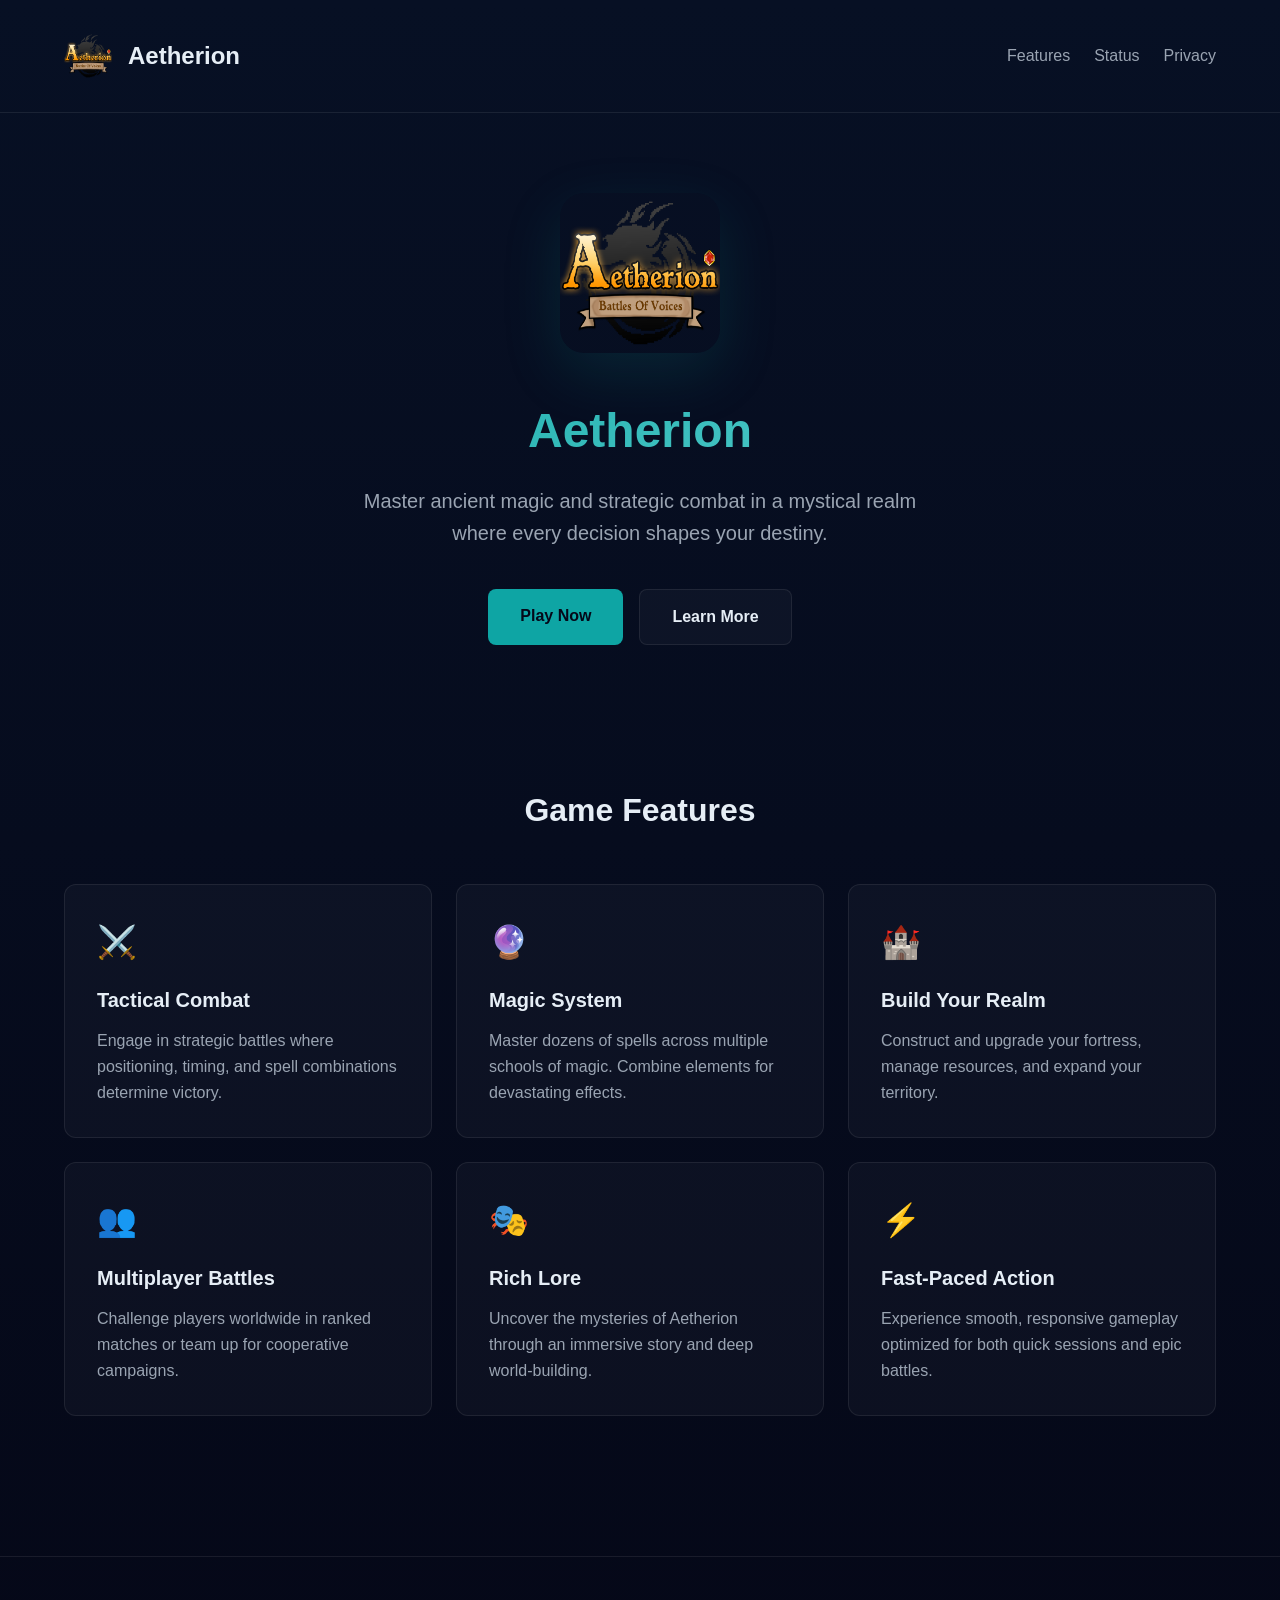
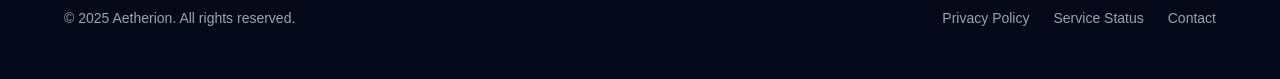
==== index.html @ 08436824 "Update contact email addresses in HTML files Changed all contact and support email addresses in inde" ====
<!doctype html>
<html lang="en">
<head>
  <meta charset="utf-8" />
  <meta name="viewport" content="width=device-width,initial-scale=1" />
  <title>Aetherion — Mystical Strategy Game</title>
  <meta name="description" content="Aetherion - A mystical strategy game where magic meets tactical combat. Build your realm, master ancient spells, and dominate the battlefield.">
  <link rel="icon" type="image/png" href="logo.png">
  <style>
    * { margin: 0; padding: 0; box-sizing: border-box; }
    :root {
      --primary: #0ea5a4;
      --primary-dark: #0c8584;
      --bg-dark: #071024;
      --bg-darker: #050818;
      --card-bg: rgba(255, 255, 255, 0.03);
      --text: #e6eef6;
      --text-muted: #9aa4b2;
      --border: rgba(255, 255, 255, 0.08);
    }
    body {
      font-family: 'Inter', 'Segoe UI', Roboto, Arial, sans-serif;
      background: linear-gradient(180deg, var(--bg-dark), var(--bg-darker));
      color: var(--text);
      min-height: 100vh;
      line-height: 1.6;
    }
    .container { max-width: 1200px; margin: 0 auto; padding: 0 24px; }
    header { padding: 32px 0; border-bottom: 1px solid var(--border); }
    nav { display: flex; justify-content: space-between; align-items: center; }
    .logo-section { display: flex; align-items: center; gap: 16px; }
    .logo { width: 48px; height: 48px; border-radius: 8px; }
    .brand h1 { font-size: 24px; font-weight: 700; color: var(--text); }
    .nav-links { display: flex; gap: 24px; list-style: none; }
    .nav-links a { color: var(--text-muted); text-decoration: none; font-weight: 500; transition: color 0.2s; }
    .nav-links a:hover { color: var(--primary); }
    .hero { text-align: center; padding: 80px 0; }
    .hero-logo { width: 160px; height: 160px; margin: 0 auto 32px; border-radius: 24px; box-shadow: 0 20px 60px rgba(14, 165, 164, 0.15); }
    .hero h2 { font-size: 48px; font-weight: 800; margin-bottom: 16px; background: linear-gradient(135deg, #0ea5a4, #62d4d3); -webkit-background-clip: text; -webkit-text-fill-color: transparent; background-clip: text; }
    .hero .tagline { font-size: 20px; color: var(--text-muted); margin-bottom: 40px; max-width: 600px; margin-left: auto; margin-right: auto; }
    .cta-buttons { display: flex; gap: 16px; justify-content: center; flex-wrap: wrap; }
    .btn { padding: 14px 32px; border-radius: 8px; font-weight: 600; text-decoration: none; transition: all 0.2s; cursor: pointer; border: none; font-size: 16px; }
    .btn-primary { background: var(--primary); color: var(--bg-darker); }
    .btn-primary:hover { background: var(--primary-dark); transform: translateY(-2px); box-shadow: 0 8px 24px rgba(14, 165, 164, 0.3); }
    .btn-secondary { background: var(--card-bg); color: var(--text); border: 1px solid var(--border); }
    .btn-secondary:hover { background: rgba(255, 255, 255, 0.06); border-color: var(--primary); }
    .features { padding: 60px 0; }
    .section-title { text-align: center; font-size: 32px; font-weight: 700; margin-bottom: 48px; }
    .features-grid { display: grid; grid-template-columns: repeat(auto-fit, minmax(280px, 1fr)); gap: 24px; }
    .feature-card { background: var(--card-bg); padding: 32px; border-radius: 12px; border: 1px solid var(--border); transition: all 0.3s; }
    .feature-card:hover { border-color: var(--primary); transform: translateY(-4px); box-shadow: 0 12px 32px rgba(14, 165, 164, 0.1); }
    .feature-icon { font-size: 32px; margin-bottom: 16px; }
    .feature-card h3 { font-size: 20px; margin-bottom: 12px; color: var(--text); }
    .feature-card p { color: var(--text-muted); line-height: 1.6; }
    footer { padding: 48px 0; border-top: 1px solid var(--border); margin-top: 80px; }
    .footer-content { display: flex; justify-content: space-between; align-items: center; flex-wrap: wrap; gap: 24px; }
    .footer-links { display: flex; gap: 24px; list-style: none; }
    .footer-links a { color: var(--text-muted); text-decoration: none; font-size: 14px; }
    .footer-links a:hover { color: var(--primary); }
    .copyright { color: var(--text-muted); font-size: 14px; }
    @media (max-width: 768px) {
      .hero h2 { font-size: 36px; }
      .hero .tagline { font-size: 18px; }
      .nav-links { display: none; }
      .footer-content { flex-direction: column; text-align: center; }
    }
  </style>
</head>
<body>
  <header>
    <div class="container">
      <nav>
        <div class="logo-section">
          <img src="logo.png" alt="Aetherion Logo" class="logo">
          <div class="brand">
            <h1>Aetherion</h1>
          </div>
        </div>
        <ul class="nav-links">
          <li><a href="#features">Features</a></li>
          <li><a href="status.html">Status</a></li>
          <li><a href="privacy.html">Privacy</a></li>
        </ul>
      </nav>
    </div>
  </header>

  <main>
    <section class="hero">
      <div class="container">
        <img src="logo.png" alt="Aetherion" class="hero-logo">
        <h2>Aetherion</h2>
        <p class="tagline">Master ancient magic and strategic combat in a mystical realm where every decision shapes your destiny.</p>
        <div class="cta-buttons">
          <a href="https://dadadadas111.itch.io/aetherion" class="btn btn-primary" target="_blank">Play Now</a>
          <a href="#features" class="btn btn-secondary">Learn More</a>
        </div>
      </div>
    </section>

    <section id="features" class="features">
      <div class="container">
        <h2 class="section-title">Game Features</h2>
        <div class="features-grid">
          <div class="feature-card">
            <div class="feature-icon">⚔️</div>
            <h3>Tactical Combat</h3>
            <p>Engage in strategic battles where positioning, timing, and spell combinations determine victory.</p>
          </div>
          <div class="feature-card">
            <div class="feature-icon">🔮</div>
            <h3>Magic System</h3>
            <p>Master dozens of spells across multiple schools of magic. Combine elements for devastating effects.</p>
          </div>
          <div class="feature-card">
            <div class="feature-icon">🏰</div>
            <h3>Build Your Realm</h3>
            <p>Construct and upgrade your fortress, manage resources, and expand your territory.</p>
          </div>
          <div class="feature-card">
            <div class="feature-icon">👥</div>
            <h3>Multiplayer Battles</h3>
            <p>Challenge players worldwide in ranked matches or team up for cooperative campaigns.</p>
          </div>
          <div class="feature-card">
            <div class="feature-icon">🎭</div>
            <h3>Rich Lore</h3>
            <p>Uncover the mysteries of Aetherion through an immersive story and deep world-building.</p>
          </div>
          <div class="feature-card">
            <div class="feature-icon">⚡</div>
            <h3>Fast-Paced Action</h3>
            <p>Experience smooth, responsive gameplay optimized for both quick sessions and epic battles.</p>
          </div>
        </div>
      </div>
    </section>
  </main>

  <footer>
    <div class="container">
      <div class="footer-content">
        <div class="copyright">
          &copy; 2025 Aetherion. All rights reserved.
        </div>
        <ul class="footer-links">
          <li><a href="privacy.html">Privacy Policy</a></li>
          <li><a href="status.html">Service Status</a></li>
          <li><a href="mailto:aetherion.clashofvoices@dash.id.vn">Contact</a></li>
        </ul>
      </div>
    </div>
  </footer>
</body>
</html>
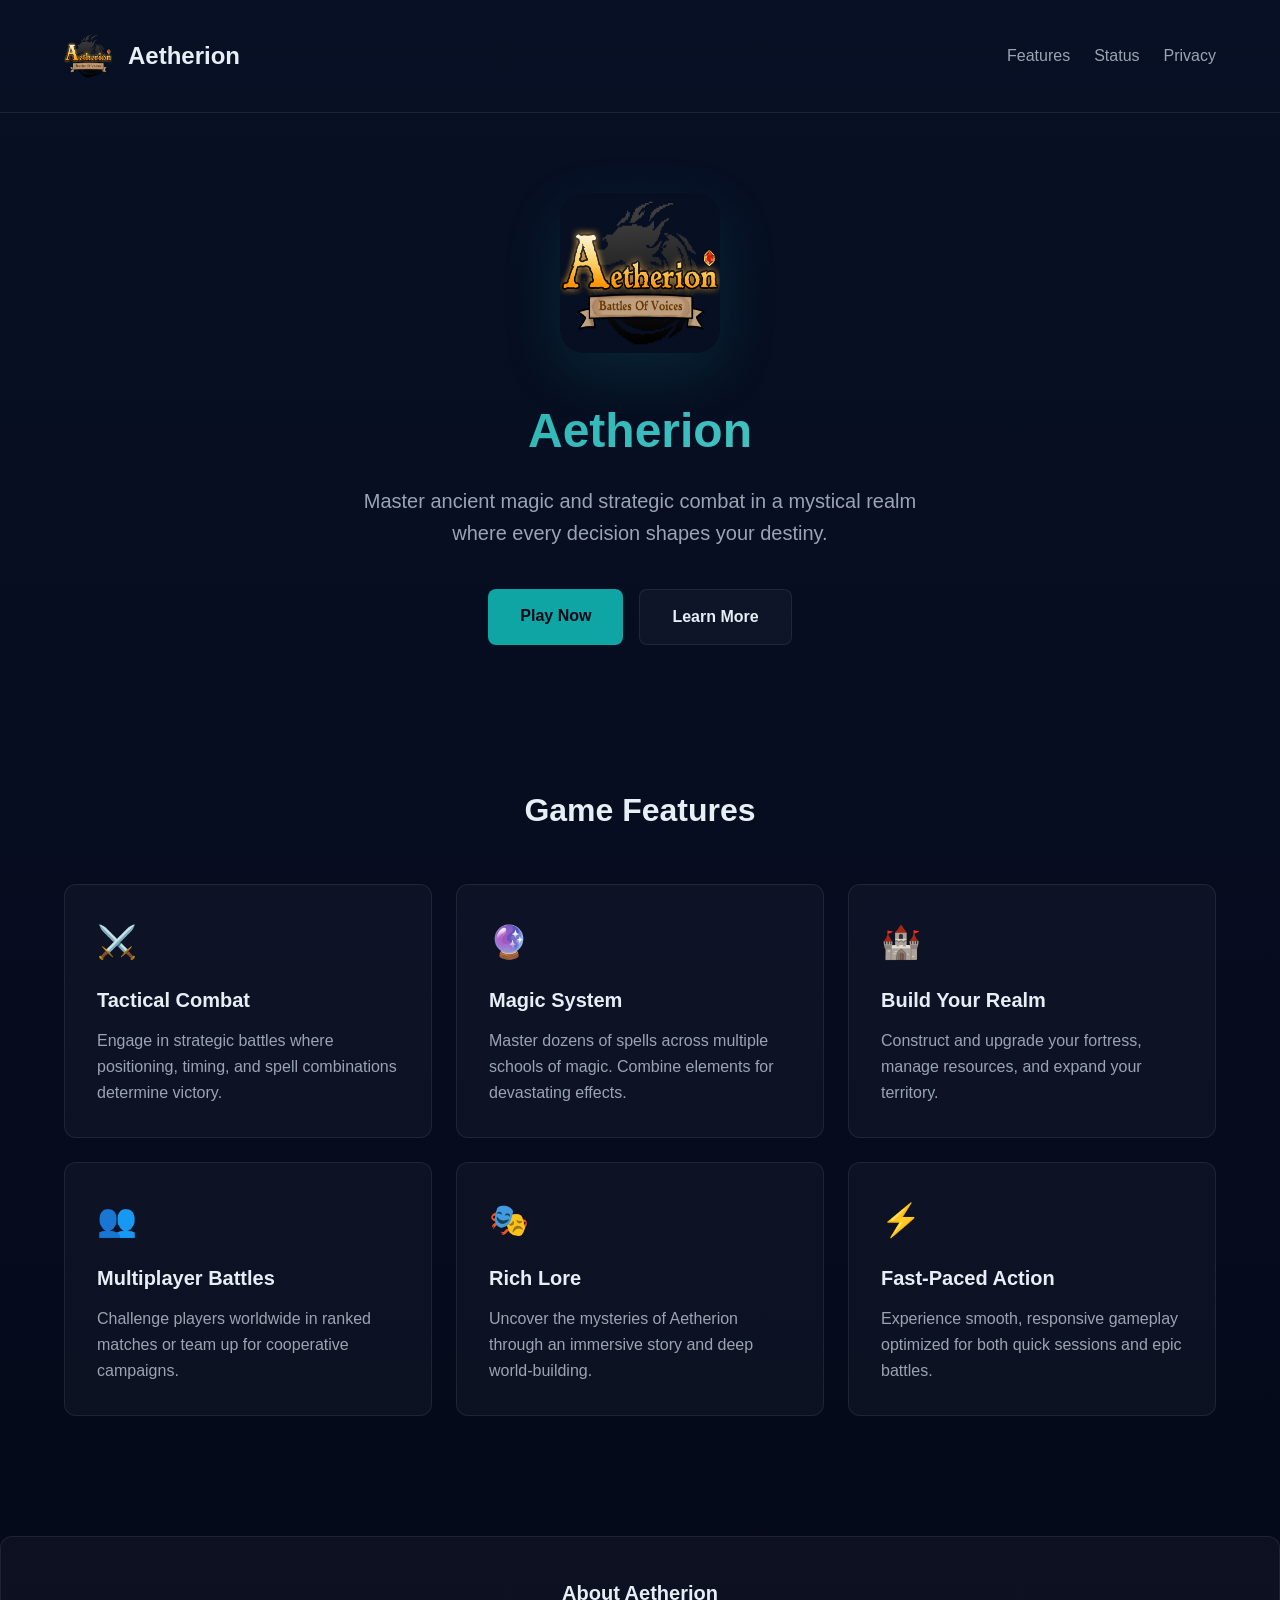
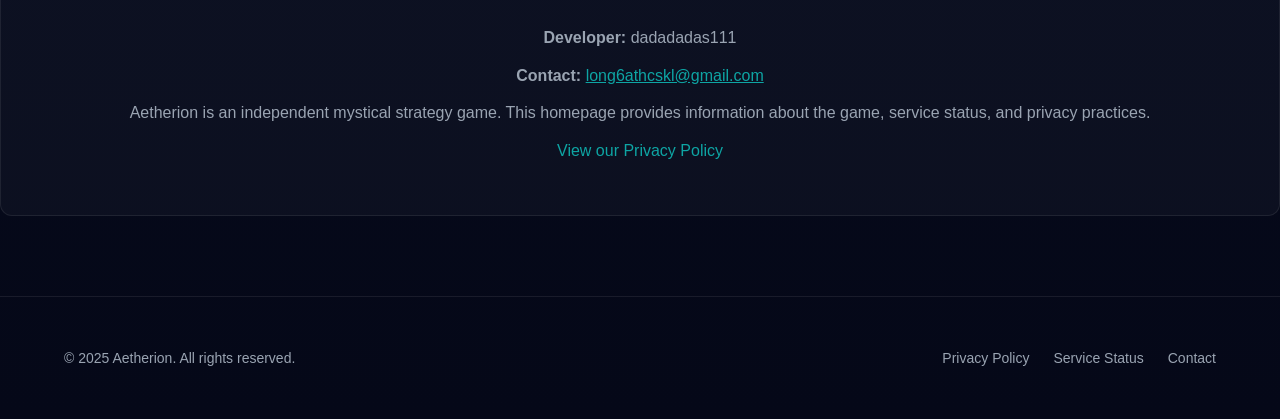
==== commit 4fe26e13: "Update index.html" ====
--- a/index.html
+++ b/index.html
@@ -58,6 +58,9 @@
     .footer-links a { color: var(--text-muted); text-decoration: none; font-size: 14px; }
     .footer-links a:hover { color: var(--primary); }
     .copyright { color: var(--text-muted); font-size: 14px; }
+    .about-section { background: var(--card-bg); padding: 40px; border-radius: 12px; border: 1px solid var(--border); margin: 60px 0; text-align: center; }
+    .about-section h3 { font-size: 20px; margin-bottom: 16px; color: var(--text); }
+    .about-section p { color: var(--text-muted); margin-bottom: 12px; }
     @media (max-width: 768px) {
       .hero h2 { font-size: 36px; }
       .hero .tagline { font-size: 18px; }
@@ -137,6 +140,16 @@
     </section>
   </main>
 
+  <section class="about-section">
+    <div class="container">
+      <h3>About Aetherion</h3>
+      <p><strong>Developer:</strong> dadadadas111</p>
+      <p><strong>Contact:</strong> <a href="mailto:long6athcskl@gmail.com" style="color: var(--primary);">long6athcskl@gmail.com</a></p>
+      <p>Aetherion is an independent mystical strategy game. This homepage provides information about the game, service status, and privacy practices.</p>
+      <p><a href="privacy.html" style="color: var(--primary); text-decoration: none;">View our Privacy Policy</a></p>
+    </div>
+  </section>
+
   <footer>
     <div class="container">
       <div class="footer-content">
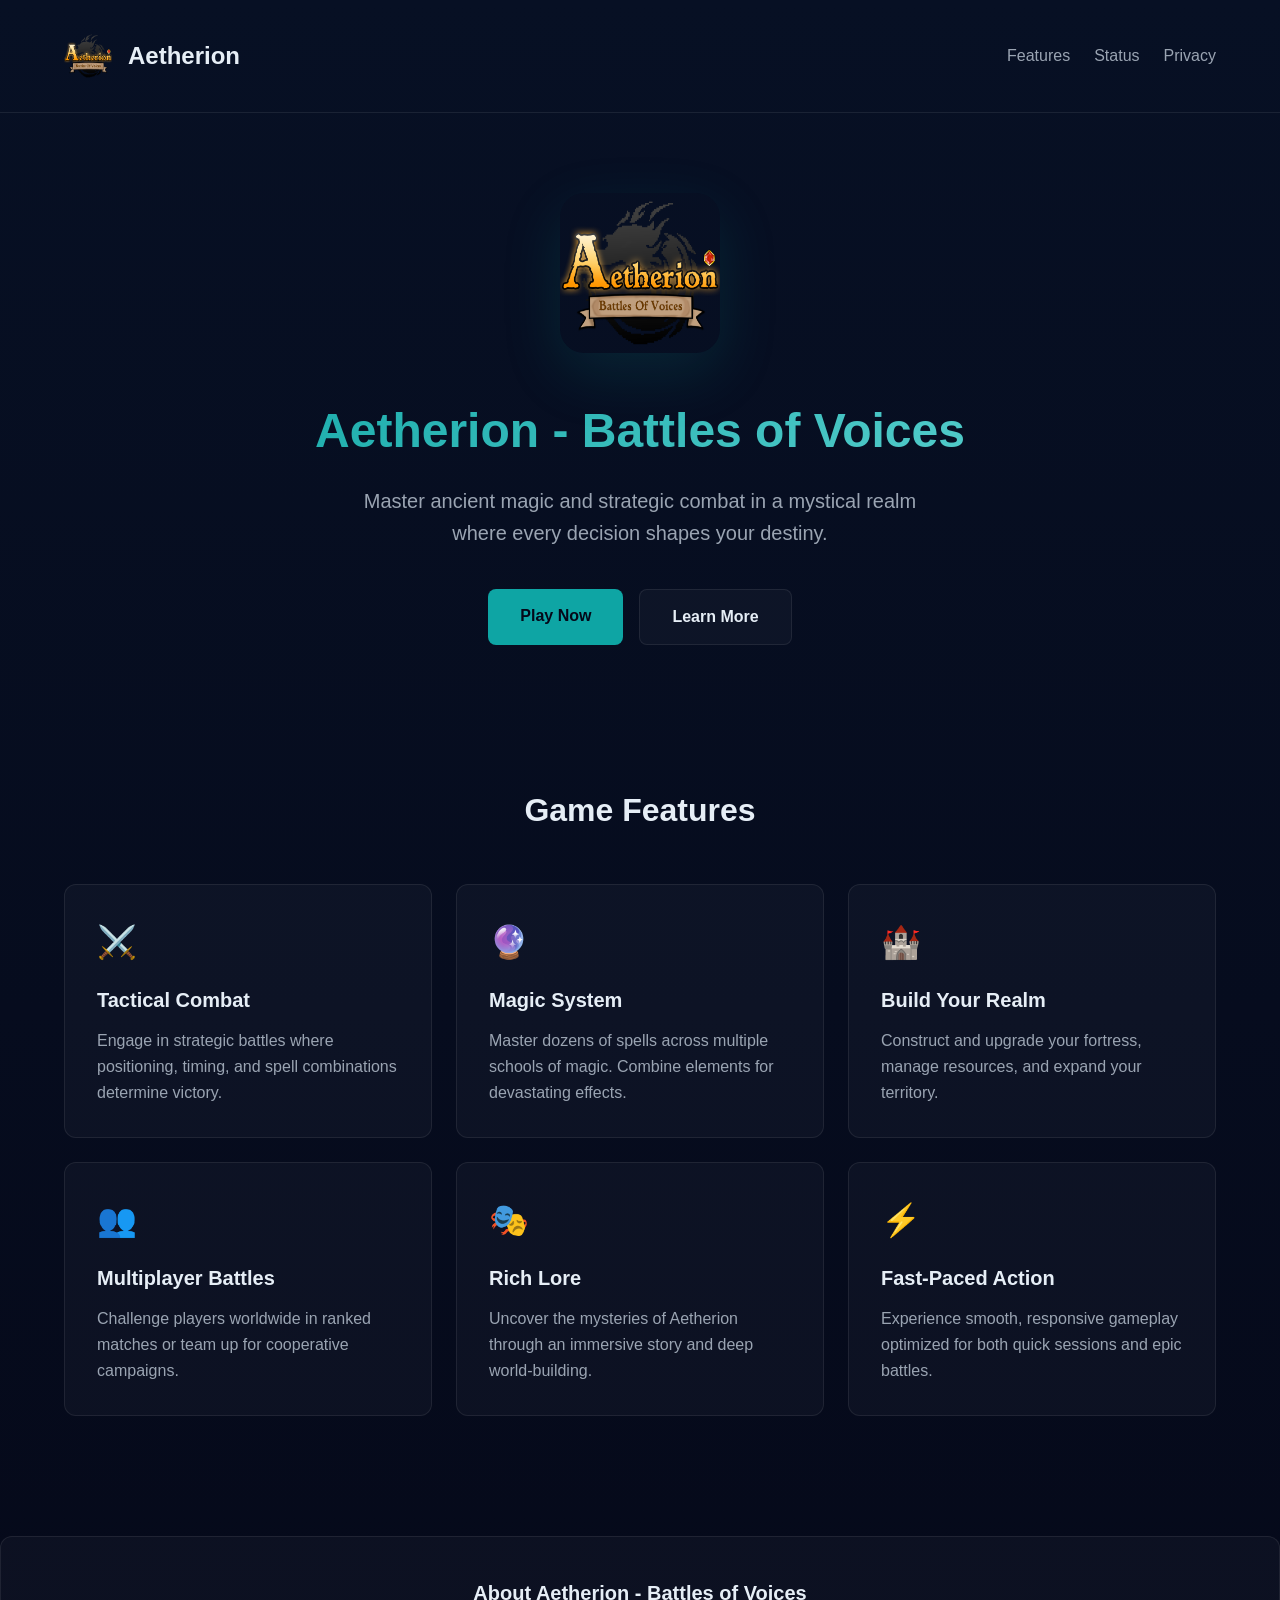
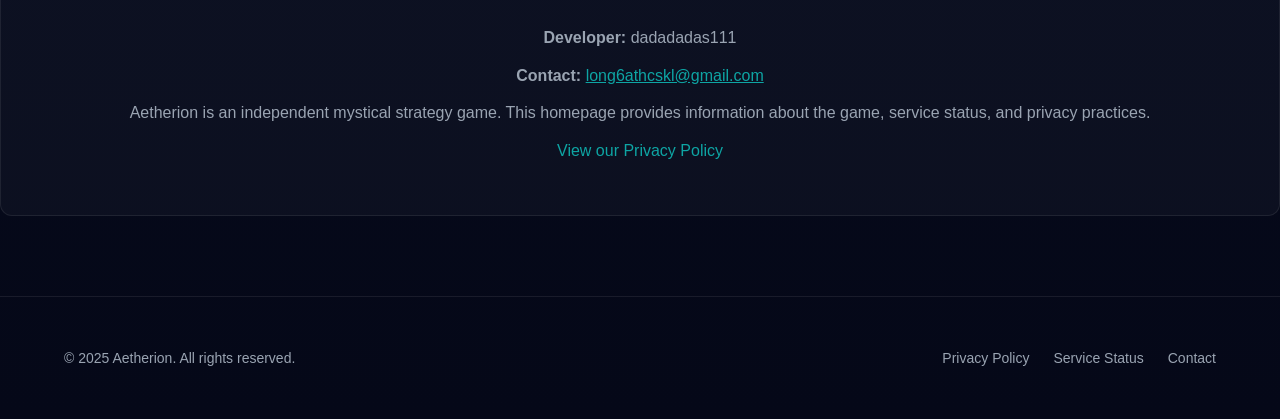
==== commit b0d67730: "fix app name" ====
--- a/index.html
+++ b/index.html
@@ -3,8 +3,8 @@
 <head>
   <meta charset="utf-8" />
   <meta name="viewport" content="width=device-width,initial-scale=1" />
-  <title>Aetherion — Mystical Strategy Game</title>
-  <meta name="description" content="Aetherion - A mystical strategy game where magic meets tactical combat. Build your realm, master ancient spells, and dominate the battlefield.">
+  <title>Aetherion - Battles of Voices</title>
+  <meta name="description" content="Aetherion - Battles of Voices: A mystical strategy game where magic meets tactical combat. Build your realm, master ancient spells, and dominate the battlefield.">
   <link rel="icon" type="image/png" href="logo.png">
   <style>
     * { margin: 0; padding: 0; box-sizing: border-box; }
@@ -92,7 +92,7 @@
     <section class="hero">
       <div class="container">
         <img src="logo.png" alt="Aetherion" class="hero-logo">
-        <h2>Aetherion</h2>
+        <h2>Aetherion - Battles of Voices</h2>
         <p class="tagline">Master ancient magic and strategic combat in a mystical realm where every decision shapes your destiny.</p>
         <div class="cta-buttons">
           <a href="https://dadadadas111.itch.io/aetherion" class="btn btn-primary" target="_blank">Play Now</a>
@@ -142,7 +142,7 @@
 
   <section class="about-section">
     <div class="container">
-      <h3>About Aetherion</h3>
+      <h3>About Aetherion - Battles of Voices</h3>
       <p><strong>Developer:</strong> dadadadas111</p>
       <p><strong>Contact:</strong> <a href="mailto:long6athcskl@gmail.com" style="color: var(--primary);">long6athcskl@gmail.com</a></p>
       <p>Aetherion is an independent mystical strategy game. This homepage provides information about the game, service status, and privacy practices.</p>
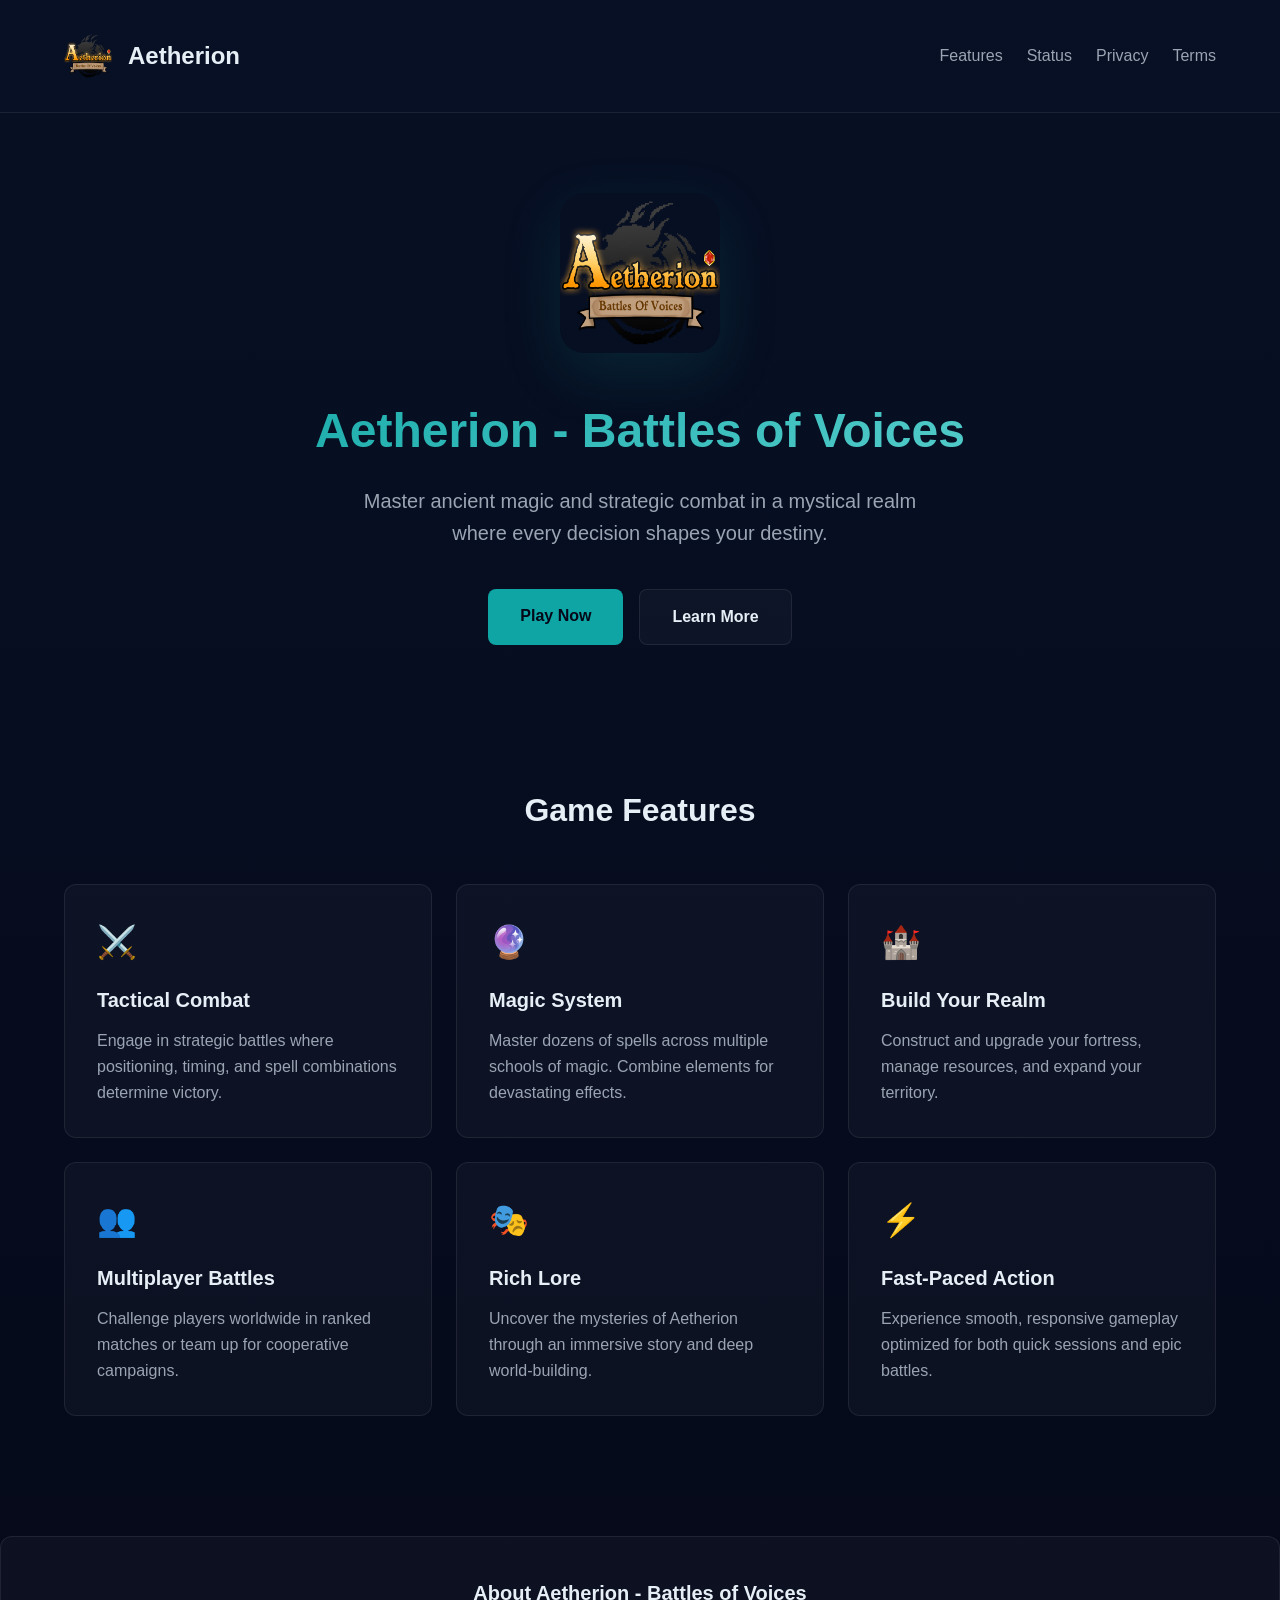
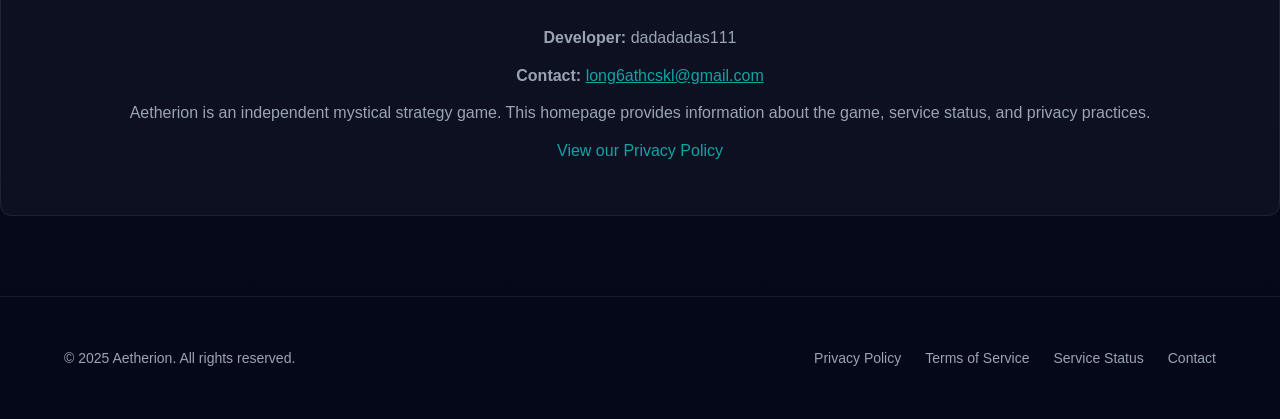
==== commit ecb96b48: "Add Terms of Service page and update navigation Added terms.html with full Terms of Service content." ====
--- a/index.html
+++ b/index.html
@@ -83,6 +83,7 @@
           <li><a href="#features">Features</a></li>
           <li><a href="status.html">Status</a></li>
           <li><a href="privacy.html">Privacy</a></li>
+          <li><a href="terms.html">Terms</a></li>
         </ul>
       </nav>
     </div>
@@ -158,8 +159,9 @@
         </div>
         <ul class="footer-links">
           <li><a href="privacy.html">Privacy Policy</a></li>
+          <li><a href="terms.html">Terms of Service</a></li>
           <li><a href="status.html">Service Status</a></li>
-          <li><a href="mailto:aetherion.clashofvoices@dash.id.vn">Contact</a></li>
+          <li><a href="mailto:long6athcskl@gmail.com">Contact</a></li>
         </ul>
       </div>
     </div>
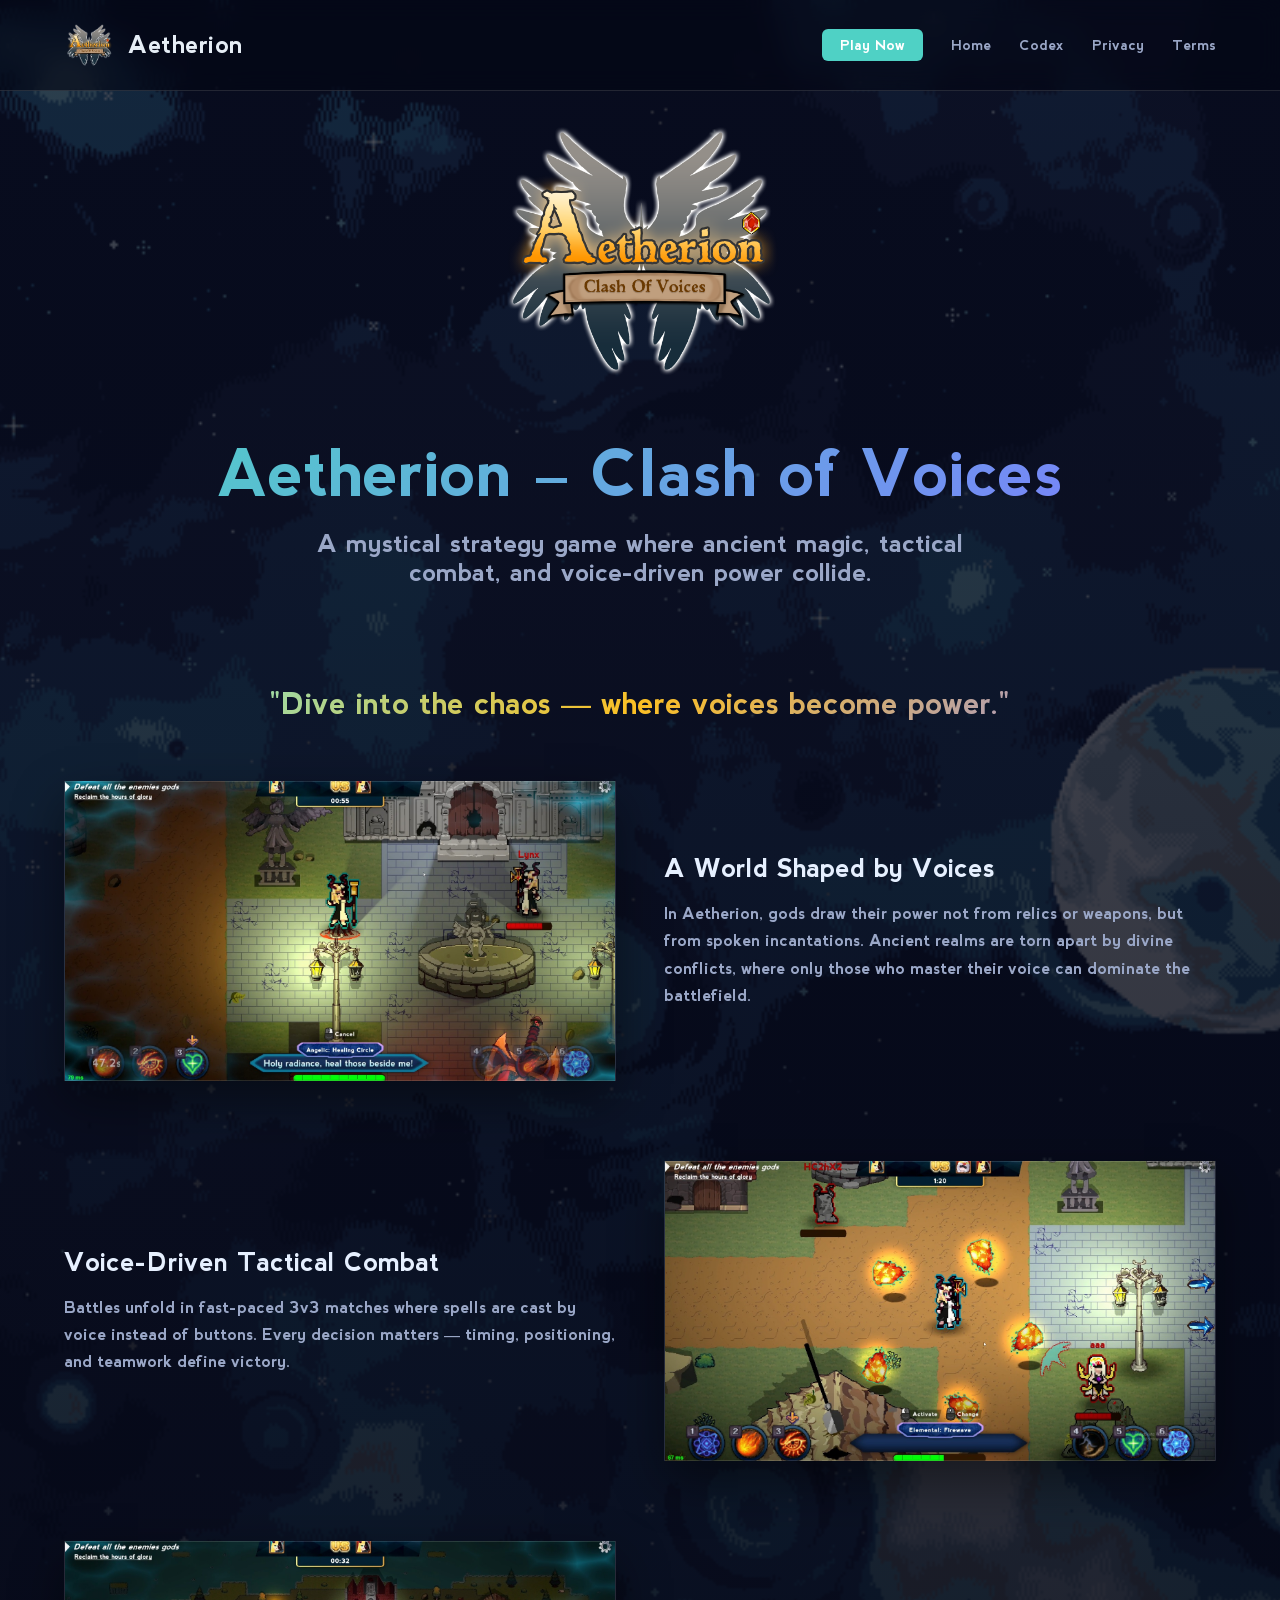
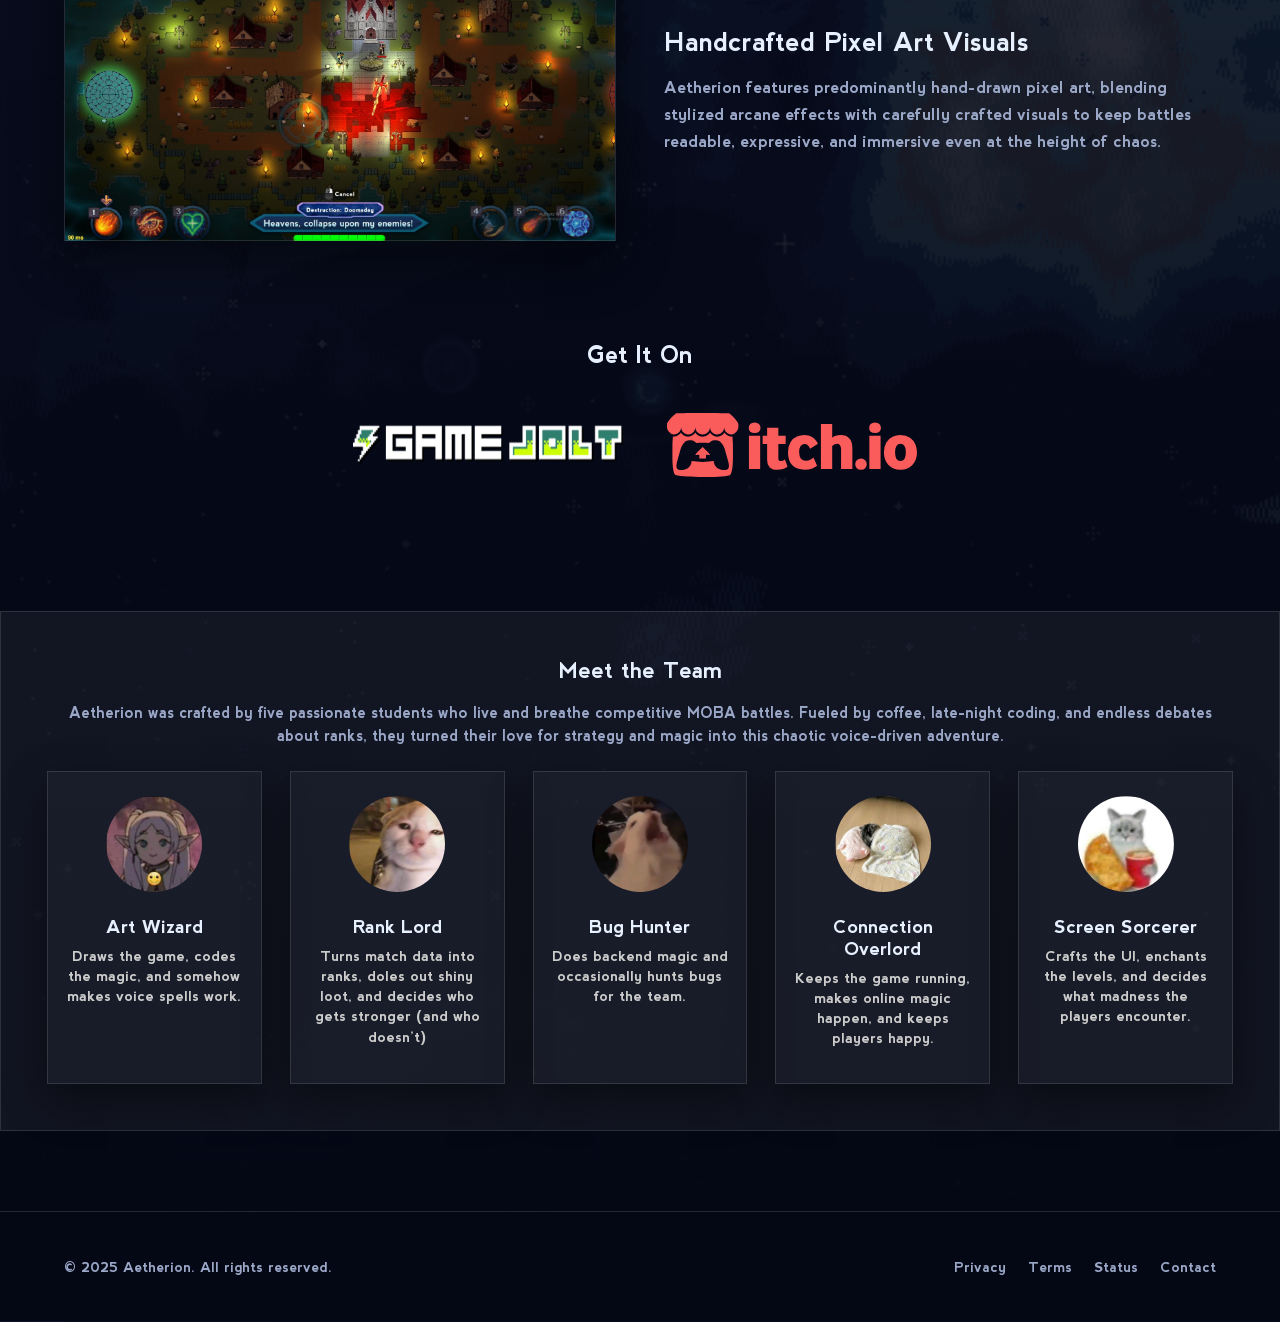
==== commit 3e3dfe50: "add content for web" ====
--- a/index.html
+++ b/index.html
@@ -1,87 +1,345 @@
 <!doctype html>
 <html lang="en">
+
 <head>
   <meta charset="utf-8" />
   <meta name="viewport" content="width=device-width,initial-scale=1" />
   <title>Aetherion - Battles of Voices</title>
-  <meta name="description" content="Aetherion - Battles of Voices: A mystical strategy game where magic meets tactical combat. Build your realm, master ancient spells, and dominate the battlefield.">
-  <link rel="icon" type="image/png" href="logo.png">
+
+  <meta name="description"
+    content="Aetherion - Battles of Voices – A mystical strategy game blending magic, tactics, and multiplayer combat.">
+
+  <link rel="icon" type="image/png" href="images/logo.png">
+  <link rel="stylesheet" href="css/common.css">
+
   <style>
-    * { margin: 0; padding: 0; box-sizing: border-box; }
-    :root {
-      --primary: #0ea5a4;
-      --primary-dark: #0c8584;
-      --bg-dark: #071024;
-      --bg-darker: #050818;
-      --card-bg: rgba(255, 255, 255, 0.03);
-      --text: #e6eef6;
-      --text-muted: #9aa4b2;
-      --border: rgba(255, 255, 255, 0.08);
-    }
-    body {
-      font-family: 'Inter', 'Segoe UI', Roboto, Arial, sans-serif;
-      background: linear-gradient(180deg, var(--bg-dark), var(--bg-darker));
-      color: var(--text);
-      min-height: 100vh;
-      line-height: 1.6;
-    }
-    .container { max-width: 1200px; margin: 0 auto; padding: 0 24px; }
-    header { padding: 32px 0; border-bottom: 1px solid var(--border); }
-    nav { display: flex; justify-content: space-between; align-items: center; }
-    .logo-section { display: flex; align-items: center; gap: 16px; }
-    .logo { width: 48px; height: 48px; border-radius: 8px; }
-    .brand h1 { font-size: 24px; font-weight: 700; color: var(--text); }
-    .nav-links { display: flex; gap: 24px; list-style: none; }
-    .nav-links a { color: var(--text-muted); text-decoration: none; font-weight: 500; transition: color 0.2s; }
-    .nav-links a:hover { color: var(--primary); }
-    .hero { text-align: center; padding: 80px 0; }
-    .hero-logo { width: 160px; height: 160px; margin: 0 auto 32px; border-radius: 24px; box-shadow: 0 20px 60px rgba(14, 165, 164, 0.15); }
-    .hero h2 { font-size: 48px; font-weight: 800; margin-bottom: 16px; background: linear-gradient(135deg, #0ea5a4, #62d4d3); -webkit-background-clip: text; -webkit-text-fill-color: transparent; background-clip: text; }
-    .hero .tagline { font-size: 20px; color: var(--text-muted); margin-bottom: 40px; max-width: 600px; margin-left: auto; margin-right: auto; }
-    .cta-buttons { display: flex; gap: 16px; justify-content: center; flex-wrap: wrap; }
-    .btn { padding: 14px 32px; border-radius: 8px; font-weight: 600; text-decoration: none; transition: all 0.2s; cursor: pointer; border: none; font-size: 16px; }
-    .btn-primary { background: var(--primary); color: var(--bg-darker); }
-    .btn-primary:hover { background: var(--primary-dark); transform: translateY(-2px); box-shadow: 0 8px 24px rgba(14, 165, 164, 0.3); }
-    .btn-secondary { background: var(--card-bg); color: var(--text); border: 1px solid var(--border); }
-    .btn-secondary:hover { background: rgba(255, 255, 255, 0.06); border-color: var(--primary); }
-    .features { padding: 60px 0; }
-    .section-title { text-align: center; font-size: 32px; font-weight: 700; margin-bottom: 48px; }
-    .features-grid { display: grid; grid-template-columns: repeat(auto-fit, minmax(280px, 1fr)); gap: 24px; }
-    .feature-card { background: var(--card-bg); padding: 32px; border-radius: 12px; border: 1px solid var(--border); transition: all 0.3s; }
-    .feature-card:hover { border-color: var(--primary); transform: translateY(-4px); box-shadow: 0 12px 32px rgba(14, 165, 164, 0.1); }
-    .feature-icon { font-size: 32px; margin-bottom: 16px; }
-    .feature-card h3 { font-size: 20px; margin-bottom: 12px; color: var(--text); }
-    .feature-card p { color: var(--text-muted); line-height: 1.6; }
-    footer { padding: 48px 0; border-top: 1px solid var(--border); margin-top: 80px; }
-    .footer-content { display: flex; justify-content: space-between; align-items: center; flex-wrap: wrap; gap: 24px; }
-    .footer-links { display: flex; gap: 24px; list-style: none; }
-    .footer-links a { color: var(--text-muted); text-decoration: none; font-size: 14px; }
-    .footer-links a:hover { color: var(--primary); }
-    .copyright { color: var(--text-muted); font-size: 14px; }
-    .about-section { background: var(--card-bg); padding: 40px; border-radius: 12px; border: 1px solid var(--border); margin: 60px 0; text-align: center; }
-    .about-section h3 { font-size: 20px; margin-bottom: 16px; color: var(--text); }
-    .about-section p { color: var(--text-muted); margin-bottom: 12px; }
+    .play-now-btn {
+      padding: 8px 18px;
+      background: var(--primary);
+      border-radius: 6px;
+      font-weight: 700;
+      transition: 0.2s;
+    }
+
+    .nav-links a.play-now-btn {
+      color: #ffffff;
+    }
+
+    .play-now-btn:hover {
+      background: var(--primary-strong);
+    }
+
+
+    /* ================= HERO ================= */
+    .hero {
+      padding: 10px 0 0;
+      text-align: center;
+    }
+
+    .hero-logo {
+      width: 300px;
+      height: 300px;
+      border-radius: 28px;
+      margin-bottom: 32px;
+    }
+
+    .hero h2 {
+      font-size: clamp(36px, 5vw, 70px);
+      font-weight: 900;
+      margin-bottom: 18px;
+      background: linear-gradient(135deg, #4fd1c5, #7c7cff);
+      -webkit-background-clip: text;
+      -webkit-text-fill-color: transparent;
+    }
+
+    .tagline {
+      max-width: 680px;
+      margin: 0 auto 42px;
+      font-size: 25px;
+      color: var(--text-muted);
+    }
+
+    /* ================= INTRODUCTION ================= */
+
+
+    .intro-section {
+      margin: 100px auto;
+      max-width: 1200px;
+      padding: 0 24px;
+    }
+
+    .intro-title {
+      font-size: clamp(28px, 4vw, 30px);
+      font-weight: 900;
+      text-align: center;
+      margin-bottom: 60px;
+
+      background: linear-gradient(135deg,
+          #6ee7e7,
+          #fbbf24,
+          #8b8cff);
+
+      -webkit-background-clip: text;
+      -webkit-text-fill-color: transparent;
+    }
+
+    .intro-block {
+      display: grid;
+      grid-template-columns: 1fr 1fr;
+      gap: 48px;
+      align-items: center;
+      margin-bottom: 80px;
+    }
+
+    .intro-block.reverse {
+      direction: rtl;
+    }
+
+    .intro-block.reverse>* {
+      direction: ltr;
+    }
+
+    .intro-image {
+      height: 300px;
+      /* border-radius: 18px; */
+      background-size: cover;
+      background-position: center;
+      background-repeat: no-repeat;
+
+      border: 1px solid var(--border);
+      box-shadow: 0 20px 48px rgba(0, 0, 0, 0.45);
+    }
+
+    .intro-content h3 {
+      font-size: 26px;
+      margin-bottom: 16px;
+    }
+
+    .intro-content p {
+      font-size: 16px;
+      color: var(--text-muted);
+      line-height: 1.7;
+    }
+
+    .intro-image.story {
+      background-image: url("images/thumbnail_1.jpeg");
+    }
+
+    .intro-image.gameplay {
+      background-image: url("images/thumbnail_2.jpeg");
+    }
+
+    .intro-image.visual {
+      background-image: url("images/thumbnail_3.jpeg");
+    }
+
+    /* ================= DOWNLOADS ================= */
+
+    .download-section {
+      margin: 90px auto;
+      text-align: center;
+    }
+
+    #download-section {
+      scroll-margin-top: 250px;
+    }
+
+    .download-section h3 {
+      font-size: 26px;
+      font-weight: 800;
+      margin-bottom: 36px;
+    }
+
+    .download-links {
+      display: flex;
+      justify-content: center;
+      gap: 36px;
+      flex-wrap: wrap;
+    }
+
+    .store-link {
+      padding: 26px 34px;
+      transition: all 0.25s ease;
+    }
+
+    .store-link img {
+      height: 100px;
+      width: 200px;
+      display: block;
+    }
+
+    /* ================= ABOUT ================= */
+    .about-section {
+      margin: 80px auto;
+      padding: 46px;
+      max-width: 1400px;
+      width: 100%;
+      text-align: center;
+      background: var(--card-bg);
+      border: 1px solid var(--border);
+    }
+
+    .about-section h3 {
+      font-size: 22px;
+      margin-bottom: 18px;
+    }
+
+    .about-section p {
+      color: var(--text-muted);
+      margin-bottom: 10px;
+      font-size: 15px;
+    }
+
+    .team-grid {
+      display: grid;
+      grid-template-columns: repeat(5, 1fr);
+      gap: 28px;
+      margin-top: 24px;
+    }
+
+    .team-member {
+      text-align: center;
+      padding: 24px 18px;
+      background: rgba(255, 255, 255, 0.03);
+      border: 1px solid var(--border);
+      box-shadow: 0 16px 40px rgba(0, 0, 0, 0.45);
+    }
+
+    .team-member img {
+      width: 96px;
+      height: 96px;
+      border-radius: 50%;
+      object-fit: cover;
+      margin-bottom: 14px;
+    }
+
+    .team-member h4 {
+      margin: 6px 0 8px;
+      font-size: 1.15rem;
+    }
+
+    .team-member p {
+      font-size: 0.9rem;
+      line-height: 1.4;
+      color: #ccc;
+    }
+
+    .team-description {
+      color: var(--text-muted);
+      font-size: 0.95rem;
+      margin-bottom: 24px;
+      line-height: 1.5;
+    }
+
+    /* ================= FOOTER ================= */
+    footer {
+      border-top: 1px solid var(--border);
+      padding: 46px 0;
+    }
+
+    .footer-content {
+      display: flex;
+      justify-content: space-between;
+      gap: 24px;
+      flex-wrap: wrap;
+      align-items: center;
+    }
+
+    .footer-links {
+      display: flex;
+      gap: 22px;
+      list-style: none;
+    }
+
+    .footer-links a {
+      font-size: 14px;
+      color: var(--text-muted);
+    }
+
+    .footer-links a:hover {
+      color: var(--primary);
+    }
+
+    .copyright {
+      font-size: 14px;
+      color: var(--text-muted);
+    }
+
+    /* ================= RESPONSIVE ================= */
     @media (max-width: 768px) {
-      .hero h2 { font-size: 36px; }
-      .hero .tagline { font-size: 18px; }
-      .nav-links { display: none; }
-      .footer-content { flex-direction: column; text-align: center; }
+      .nav-links {
+        display: none;
+      }
+
+      .hero {
+        padding: 90px 0 70px;
+      }
+
+      .hero-logo {
+        width: 140px;
+        height: 140px;
+      }
+
+      .intro-block {
+        grid-template-columns: 1fr;
+        gap: 30px;
+      }
+
+      .intro-block.reverse {
+        direction: ltr;
+      }
+
+      .intro-image {
+        height: 220px;
+      }
+
+      .team-grid {
+        grid-template-columns: repeat(1, 1fr);
+        gap: 20px;
+      }
+
+      .hero h2 {
+        font-size: 28px;
+      }
+
+      .tagline {
+        font-size: 18px;
+        max-width: 90%;
+      }
+    }
+
+    @media (max-width: 1200px) {
+      .team-grid {
+        grid-template-columns: repeat(3, 1fr);
+      }
+    }
+
+    @media (max-width: 480px) {
+      .store-link img {
+        width: 140px;
+        height: auto;
+      }
     }
   </style>
 </head>
+
 <body>
+
   <header>
     <div class="container">
       <nav>
         <div class="logo-section">
-          <img src="logo.png" alt="Aetherion Logo" class="logo">
-          <div class="brand">
-            <h1>Aetherion</h1>
-          </div>
+          <a href="index.html" style="display: flex; align-items: center; gap: 14px;">
+            <img src="images/logo.png" class="logo" alt="Aetherion Logo">
+            <div class="brand">
+              <h1>Aetherion</h1>
+            </div>
+          </a>
         </div>
         <ul class="nav-links">
-          <li><a href="#features">Features</a></li>
-          <li><a href="status.html">Status</a></li>
+          <li><a href="#download-section" class="play-now-btn">Play Now</a></li>
+          <li><a href="index.html">Home</a></li>
+          <li><a href="codex.html">Codex</a></li>
           <li><a href="privacy.html">Privacy</a></li>
           <li><a href="terms.html">Terms</a></li>
         </ul>
@@ -92,62 +350,114 @@
   <main>
     <section class="hero">
       <div class="container">
-        <img src="logo.png" alt="Aetherion" class="hero-logo">
-        <h2>Aetherion - Battles of Voices</h2>
-        <p class="tagline">Master ancient magic and strategic combat in a mystical realm where every decision shapes your destiny.</p>
-        <div class="cta-buttons">
-          <a href="https://dadadadas111.itch.io/aetherion" class="btn btn-primary" target="_blank">Play Now</a>
-          <a href="#features" class="btn btn-secondary">Learn More</a>
+        <img src="images/logo.png" class="hero-logo" alt="Aetherion">
+        <h2>Aetherion – Clash of Voices</h2>
+        <p class="tagline">
+          A mystical strategy game where ancient magic, tactical combat,
+          and voice-driven power collide.
+        </p>
+      </div>
+    </section>
+    <section class="intro-section">
+      <h2 class="intro-title">
+        "Dive into the chaos — where voices become power."
+      </h2>
+
+      <!-- STORY -->
+      <div class="intro-block">
+        <div class="intro-image story"></div>
+        <div class="intro-content">
+          <h3>A World Shaped by Voices</h3>
+          <p>
+            In Aetherion, gods draw their power not from relics or weapons,
+            but from spoken incantations. Ancient realms are torn apart by
+            divine conflicts, where only those who master their voice can
+            dominate the battlefield.
+          </p>
         </div>
       </div>
+
+      <!-- GAMEPLAY -->
+      <div class="intro-block reverse">
+        <div class="intro-image gameplay"></div>
+        <div class="intro-content">
+          <h3>Voice-Driven Tactical Combat</h3>
+          <p>
+            Battles unfold in fast-paced 3v3 matches where spells are cast
+            by voice instead of buttons. Every decision matters — timing,
+            positioning, and teamwork define victory.
+          </p>
+        </div>
+      </div>
+
+      <!-- VISUALS -->
+      <div class="intro-block">
+        <div class="intro-image visual"></div>
+        <div class="intro-content">
+          <h3>Handcrafted Pixel Art Visuals</h3>
+          <p>
+            Aetherion features predominantly hand-drawn pixel art, blending
+            stylized arcane effects with carefully crafted visuals to keep
+            battles readable, expressive, and immersive even at the height
+            of chaos.
+          </p>
+        </div>
+      </div>
     </section>
 
-    <section id="features" class="features">
-      <div class="container">
-        <h2 class="section-title">Game Features</h2>
-        <div class="features-grid">
-          <div class="feature-card">
-            <div class="feature-icon">⚔️</div>
-            <h3>Tactical Combat</h3>
-            <p>Engage in strategic battles where positioning, timing, and spell combinations determine victory.</p>
-          </div>
-          <div class="feature-card">
-            <div class="feature-icon">🔮</div>
-            <h3>Magic System</h3>
-            <p>Master dozens of spells across multiple schools of magic. Combine elements for devastating effects.</p>
-          </div>
-          <div class="feature-card">
-            <div class="feature-icon">🏰</div>
-            <h3>Build Your Realm</h3>
-            <p>Construct and upgrade your fortress, manage resources, and expand your territory.</p>
-          </div>
-          <div class="feature-card">
-            <div class="feature-icon">👥</div>
-            <h3>Multiplayer Battles</h3>
-            <p>Challenge players worldwide in ranked matches or team up for cooperative campaigns.</p>
-          </div>
-          <div class="feature-card">
-            <div class="feature-icon">🎭</div>
-            <h3>Rich Lore</h3>
-            <p>Uncover the mysteries of Aetherion through an immersive story and deep world-building.</p>
-          </div>
-          <div class="feature-card">
-            <div class="feature-icon">⚡</div>
-            <h3>Fast-Paced Action</h3>
-            <p>Experience smooth, responsive gameplay optimized for both quick sessions and epic battles.</p>
-          </div>
-        </div>
+    <section class="download-section" id="download-section">
+      <h1>Get It On</h1>
+
+      <div class="download-links">
+        <a href="https://gamejolt.com/games/aetherion/1035570" target="_blank" class="store-link">
+          <img src="images/gamejoltlogo.webp" alt="GameJolt" style="transform: scale(1.35);">
+        </a>
+
+        <a href="https://rineikarus123.itch.io/aetherion" target="_blank" class="store-link">
+          <img src="images/itchiologo.svg" alt="itch.io" style="transform: scale(1.25);">
+        </a>
       </div>
     </section>
   </main>
 
   <section class="about-section">
-    <div class="container">
-      <h3>About Aetherion - Battles of Voices</h3>
-      <p><strong>Developer:</strong> dadadadas111</p>
-      <p><strong>Contact:</strong> <a href="mailto:long6athcskl@gmail.com" style="color: var(--primary);">long6athcskl@gmail.com</a></p>
-      <p>Aetherion is an independent mystical strategy game. This homepage provides information about the game, service status, and privacy practices.</p>
-      <p><a href="privacy.html" style="color: var(--primary); text-decoration: none;">View our Privacy Policy</a></p>
+    <h3>Meet the Team</h3>
+    <p class="team-description">
+      Aetherion was crafted by five passionate students who live and breathe competitive MOBA battles. Fueled by coffee,
+      late-night coding, and endless debates about ranks, they turned their love for strategy and magic into this
+      chaotic voice-driven adventure.
+    </p>
+    <div class="team-grid">
+      <div class="team-member">
+        <img src="images/member1.png" alt="ArtWizard" />
+        <h4>Art Wizard</h4>
+        <p>Draws the game, codes the magic, and somehow makes voice spells work.</p>
+      </div>
+
+      <div class="team-member">
+        <img src="images/member2.png" alt="RankLord" />
+        <h4>Rank Lord</h4>
+        <p>Turns match data into ranks, doles out shiny loot, and decides who gets stronger (and who doesn’t)</p>
+      </div>
+
+      <div class="team-member">
+        <img src="images/member3.png" alt="BugHunter" />
+        <h4>Bug Hunter</h4>
+        <p>Does backend magic and occasionally hunts bugs for the team.</p>
+      </div>
+
+      <div class="team-member">
+        <img src="images/member4.png" alt="ConnectionOverlord" />
+        <h4>Connection Overlord</h4>
+        <p>Keeps the game running, makes online magic happen, and keeps players happy.</p>
+      </div>
+
+      <div class="team-member">
+        <img src="images/member5.png" alt="ScreenSorcerer" />
+        <h4>Screen Sorcerer</h4>
+        <p>Crafts the UI, enchants the levels, and decides what madness the players encounter.</p>
+      </div>
+
     </div>
   </section>
 
@@ -155,16 +465,18 @@
     <div class="container">
       <div class="footer-content">
         <div class="copyright">
-          &copy; 2025 Aetherion. All rights reserved.
+          © 2025 Aetherion. All rights reserved.
         </div>
         <ul class="footer-links">
-          <li><a href="privacy.html">Privacy Policy</a></li>
-          <li><a href="terms.html">Terms of Service</a></li>
-          <li><a href="status.html">Service Status</a></li>
+          <li><a href="privacy.html">Privacy</a></li>
+          <li><a href="terms.html">Terms</a></li>
+          <li><a href="status.html">Status</a></li>
           <li><a href="mailto:long6athcskl@gmail.com">Contact</a></li>
         </ul>
       </div>
     </div>
   </footer>
+
 </body>
-</html>
+
+</html>
--- a/css/common.css
+++ b/css/common.css
@@ -0,0 +1,127 @@
+/* ================= RESET ================= */
+* {
+    margin: 0;
+    padding: 0;
+    box-sizing: border-box;
+}
+
+/* ================= THEME ================= */
+:root {
+    --primary: #4fd1c5;
+    --primary-strong: #14b8a6;
+    --accent: #7c7cff;
+    --bg-1: #040714;
+    --bg-2: #070b1f;
+    --bg-3: #0a102c;
+    --bg-dark: #071024;
+    --bg-darker: #050818;
+    --card-bg: rgba(255, 255, 255, 0.05);
+    --border: rgba(255, 255, 255, 0.12);
+    --text: #e6eef6;
+    --text-main: #e6f0ff;
+    --text-muted: #9aa7c7;
+}
+
+body {
+    font-family: "Nevis";
+    color: #e6f0ff;
+
+    background:
+        linear-gradient(rgba(4, 7, 20, 0.7),
+            rgba(4, 7, 20, 1)),
+        url("../images/background.png");
+
+    background-size: cover;
+    background-position: 50% 50%;
+    background-repeat: no-repeat;
+
+    animation: bg-pan 120s ease-in-out infinite;
+}
+
+@keyframes bg-pan {
+    0% {
+        background-position: 0% 50%;
+    }
+
+    50% {
+        background-position: 100% 50%;
+    }
+
+    100% {
+        background-position: 0% 50%;
+    }
+}
+
+@font-face {
+    font-family: "Nevis";
+    src: url("../fonts/nevis.ttf") format("truetype");
+    font-weight: normal;
+    font-style: normal;
+    font-display: swap;
+}
+
+a {
+    color: inherit;
+    text-decoration: none;
+}
+
+.container {
+    max-width: 1200px;
+    margin: auto;
+    padding: 0 24px;
+}
+
+html {
+    scroll-behavior: smooth;
+}
+
+/* ================= HEADER ================= */
+header {
+    position: sticky;
+    top: 0;
+    z-index: 10;
+    backdrop-filter: blur(12px);
+    background: rgba(4, 7, 20, 0.65);
+    border-bottom: 1px solid var(--border);
+}
+
+nav {
+    display: flex;
+    align-items: center;
+    justify-content: space-between;
+    padding: 20px 0;
+}
+
+.logo-section {
+    display: flex;
+    align-items: center;
+    gap: 14px;
+}
+
+.logo {
+    width: 50px;
+    height: 50px;
+}
+
+.brand h1 {
+    font-size: 24px;
+    font-weight: 800;
+    letter-spacing: 0.5px;
+    color: var(--text);
+}
+
+.nav-links {
+    display: flex;
+    gap: 28px;
+    list-style: none;
+}
+
+.nav-links a {
+    font-size: 14px;
+    color: var(--text-muted);
+    transition: color 0.2s;
+}
+
+.nav-links a:hover {
+    color: var(--primary);
+}
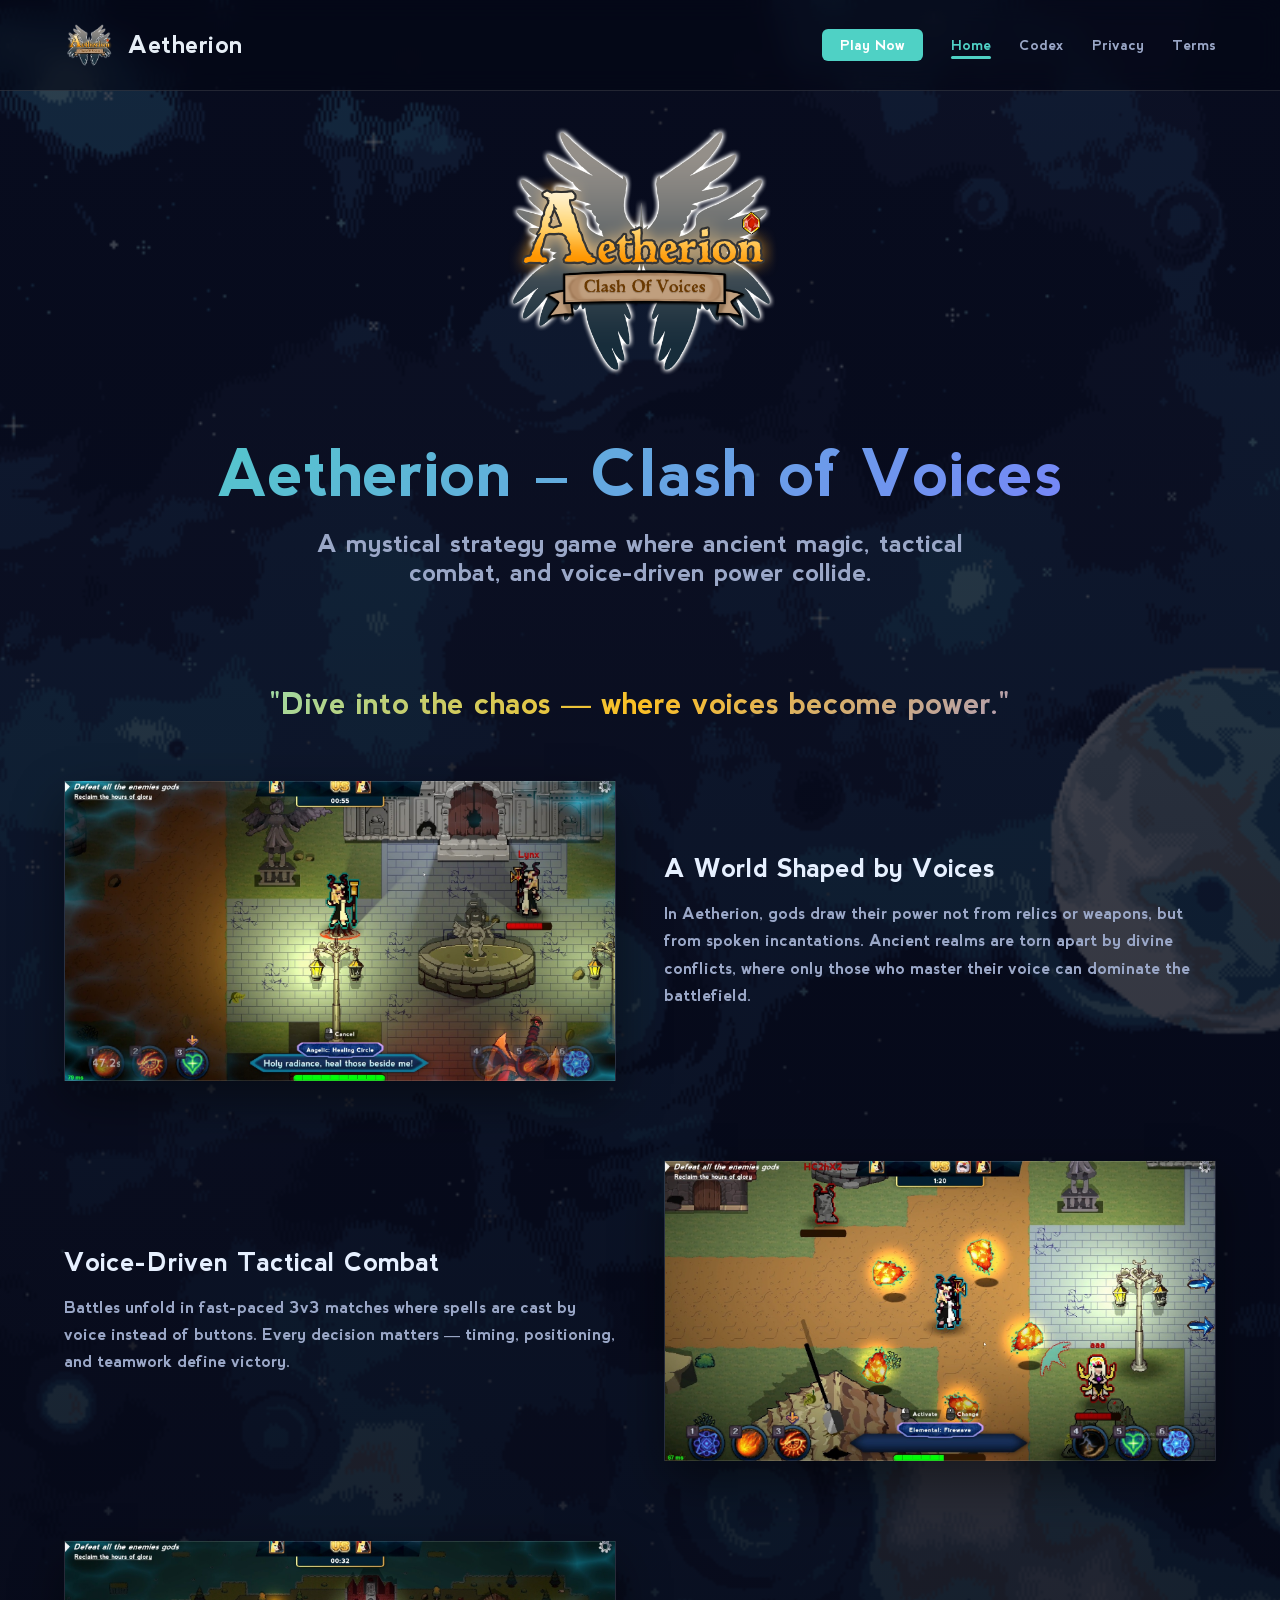
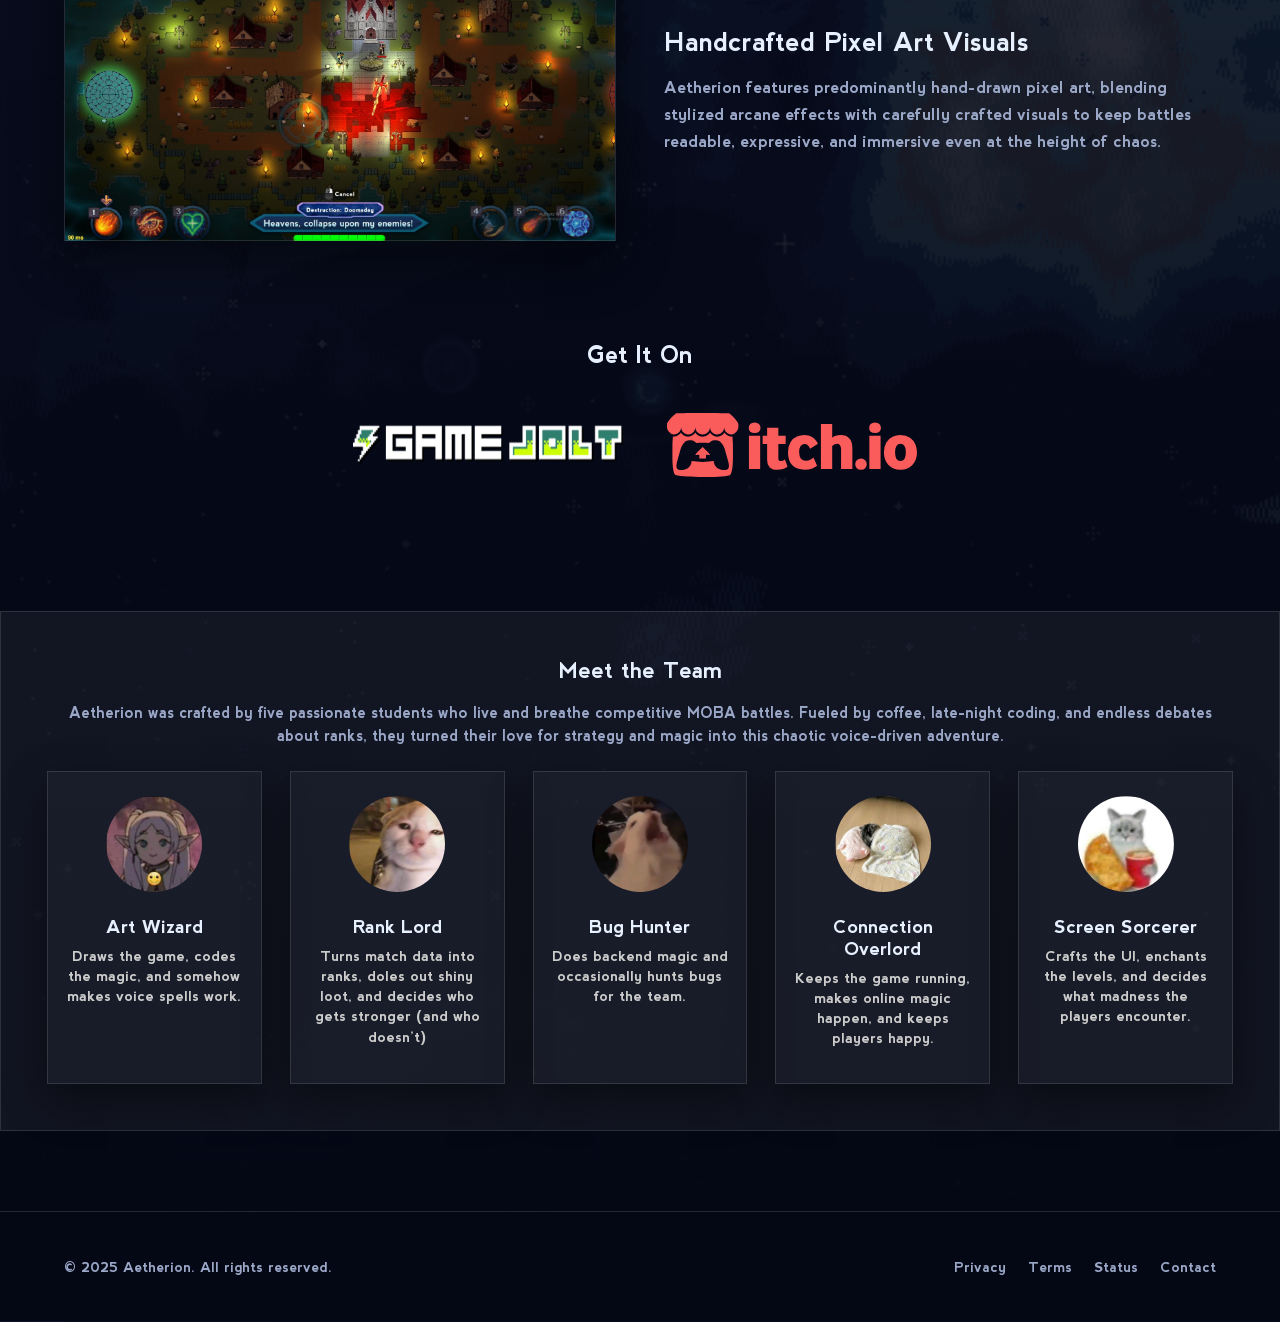
==== commit 783ab1d3: "update codex for web" ====
--- a/index.html
+++ b/index.html
@@ -4,10 +4,10 @@
 <head>
   <meta charset="utf-8" />
   <meta name="viewport" content="width=device-width,initial-scale=1" />
-  <title>Aetherion - Battles of Voices</title>
+  <title>Aetherion</title>
 
   <meta name="description"
-    content="Aetherion - Battles of Voices – A mystical strategy game blending magic, tactics, and multiplayer combat.">
+    content="Aetherion - Clash of Voices – A mystical strategy game blending magic, tactics, and multiplayer combat.">
 
   <link rel="icon" type="image/png" href="images/logo.png">
   <link rel="stylesheet" href="css/common.css">
@@ -338,7 +338,7 @@
         </div>
         <ul class="nav-links">
           <li><a href="#download-section" class="play-now-btn">Play Now</a></li>
-          <li><a href="index.html">Home</a></li>
+          <li><a href="index.html" class="active">Home</a></li>
           <li><a href="codex.html">Codex</a></li>
           <li><a href="privacy.html">Privacy</a></li>
           <li><a href="terms.html">Terms</a></li>
@@ -471,7 +471,7 @@
           <li><a href="privacy.html">Privacy</a></li>
           <li><a href="terms.html">Terms</a></li>
           <li><a href="status.html">Status</a></li>
-          <li><a href="mailto:long6athcskl@gmail.com">Contact</a></li>
+          <li><a href="mailto:aetherion.clashofvoices@dash.id.vn">Contact</a></li>
         </ul>
       </div>
     </div>
--- a/css/common.css
+++ b/css/common.css
@@ -124,4 +124,72 @@
 
 .nav-links a:hover {
     color: var(--primary);
-}+}
+
+/* ================= NAV ACTIVE ================= */
+.nav-links a.active {
+  position: relative;
+  color: var(--primary);
+  font-weight: 700;
+}
+
+.nav-links a.active::after {
+  content: '';
+  position: absolute;
+  bottom: -6px; /* cách underline với text */
+  left: 0;
+  width: 100%;
+  height: 3px;
+  background: var(--primary);
+  border-radius: 2px;
+}
+
+.play-now-btn {
+    padding: 8px 18px;
+    background: var(--primary);
+    border-radius: 6px;
+    font-weight: 700;
+    transition: 0.2s;
+}
+
+.nav-links a.play-now-btn {
+    color: #ffffff;
+}
+
+.play-now-btn:hover {
+    background: var(--primary-strong);
+}
+
+/* ================= FOOTER ================= */
+    footer {
+      border-top: 1px solid var(--border);
+      padding: 46px 0;
+    }
+
+    .footer-content {
+      display: flex;
+      justify-content: space-between;
+      gap: 24px;
+      flex-wrap: wrap;
+      align-items: center;
+    }
+
+    .footer-links {
+      display: flex;
+      gap: 22px;
+      list-style: none;
+    }
+
+    .footer-links a {
+      font-size: 14px;
+      color: var(--text-muted);
+    }
+
+    .footer-links a:hover {
+      color: var(--primary);
+    }
+
+    .copyright {
+      font-size: 14px;
+      color: var(--text-muted);
+    }
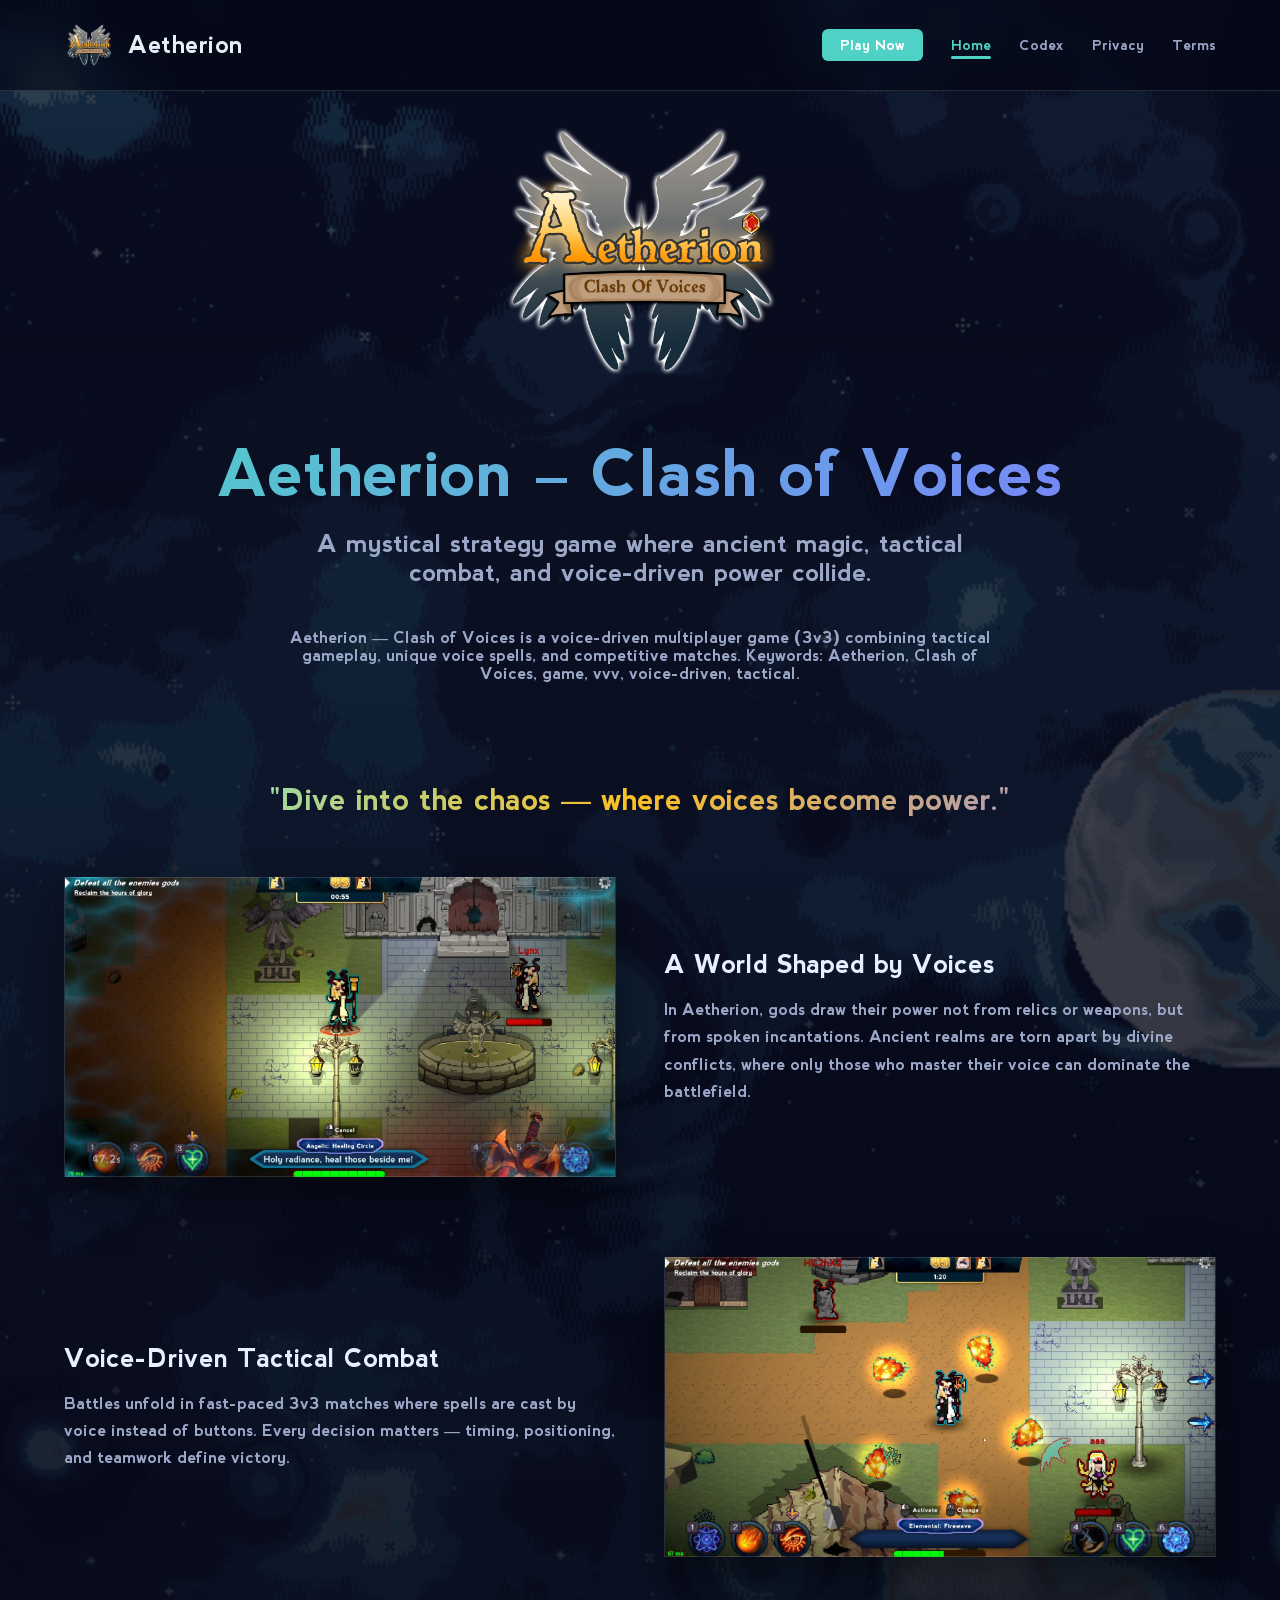
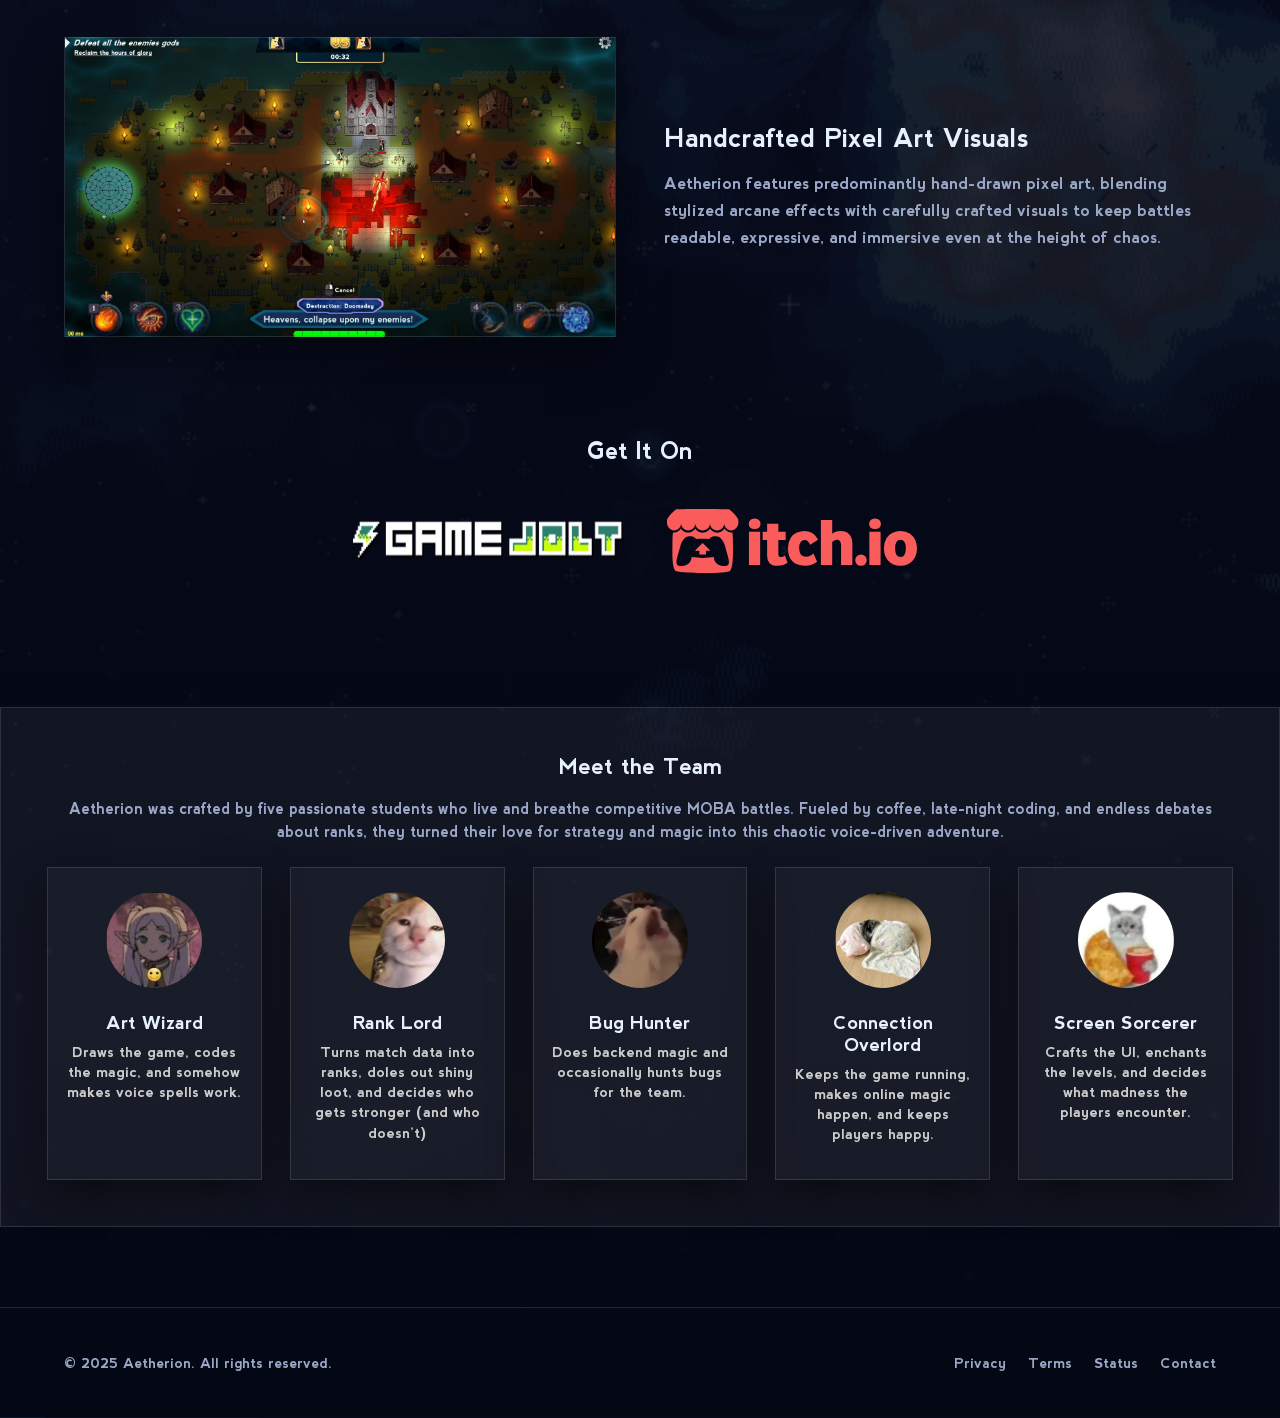
==== commit b1a94245: "upd" ====
--- a/index.html
+++ b/index.html
@@ -4,10 +4,78 @@
 <head>
   <meta charset="utf-8" />
   <meta name="viewport" content="width=device-width,initial-scale=1" />
-  <title>Aetherion</title>
-
+  <title>Aetherion — Clash of Voices | Voice-driven 3v3 tactical game</title>
+  <meta name="robots" content="index,follow">
   <meta name="description"
-    content="Aetherion - Clash of Voices – A mystical strategy game blending magic, tactics, and multiplayer combat.">
+    content="Aetherion - Clash of Voices – a voice-driven 3v3 tactical multiplayer game blending magic, tactics, and competitive matches.">
+
+  <meta name="keywords" content="aetherion, clash of voices, game, vvv, voice-driven, 3v3, tactical, multiplayer, MOBA">
+  <link rel="canonical" href="https://aetherion-status.dash.id.vn/">
+  <meta property="og:site_name" content="Aetherion">
+  <meta property="og:title" content="Aetherion — Clash of Voices">
+  <meta property="og:description" content="Aetherion — a voice-driven 3v3 tactical game. Play Clash of Voices and command spells with your voice.">
+  <meta property="og:type" content="website">
+  <meta property="og:url" content="https://aetherion-status.dash.id.vn/">
+  <meta property="og:image" content="https://aetherion-status.dash.id.vn/images/logo.png">
+
+  <meta name="twitter:card" content="summary_large_image">
+  <meta name="twitter:title" content="Aetherion — Clash of Voices">
+  <meta name="twitter:description" content="Aetherion — a voice-driven 3v3 tactical game. Play Clash of Voices and command spells with your voice.">
+  <meta name="twitter:image" content="https://aetherion-status.dash.id.vn/images/logo.png">
+
+  <script type="application/ld+json">
+  {
+    "@context": "https://schema.org",
+    "@type": "WebSite",
+    "name": "Aetherion",
+    "url": "https://aetherion-status.dash.id.vn/",
+    "potentialAction": {
+      "@type": "SearchAction",
+      "target": "https://aetherion-status.dash.id.vn/?s={search_term_string}",
+      "query-input": "required name=search_term_string"
+    }
+  }
+  </script>
+
+  <script type="application/ld+json">
+  {
+    "@context": "https://schema.org",
+    "@type": "VideoGame",
+    "name": "Aetherion",
+    "alternateName": "Aetherion — Clash of Voices",
+    "url": "https://aetherion-status.dash.id.vn/",
+    "description": "A voice-driven 3v3 tactical multiplayer game where players cast spells with their voice.",
+    "image": "https://aetherion-status.dash.id.vn/images/logo.png",
+    "author": {
+      "@type": "Organization",
+      "name": "Aetherion Team",
+      "url": "https://aetherion-status.dash.id.vn/"
+    },
+    "publisher": {
+      "@type": "Organization",
+      "name": "Aetherion",
+      "logo": { "@type": "ImageObject", "url": "https://aetherion-status.dash.id.vn/images/logo.png" }
+    },
+    "genre": ["Strategy", "MOBA", "Voice-controlled"],
+    "playMode": "Multiplayer",
+    "applicationCategory": "Game"
+  }
+  </script>
+
+  <script type="application/ld+json">
+  {
+    "@context": "https://schema.org",
+    "@type": "Organization",
+    "name": "Aetherion",
+    "url": "https://aetherion-status.dash.id.vn/",
+    "logo": "https://aetherion-status.dash.id.vn/images/logo.png",
+    "contactPoint": [{
+      "@type": "ContactPoint",
+      "contactType": "customer support",
+      "email": "aetherion.clashofvoices@dash.id.vn"
+    }]
+  }
+  </script>
 
   <link rel="icon" type="image/png" href="images/logo.png">
   <link rel="stylesheet" href="css/common.css">
@@ -356,6 +424,9 @@
           A mystical strategy game where ancient magic, tactical combat,
           and voice-driven power collide.
         </p>
+            <p style="max-width:720px;margin:18px auto;color:var(--text-muted);">
+              Aetherion — Clash of Voices is a voice-driven multiplayer game (3v3) combining tactical gameplay, unique voice spells, and competitive matches. Keywords: Aetherion, Clash of Voices, game, vvv, voice-driven, tactical.
+            </p>
       </div>
     </section>
     <section class="intro-section">
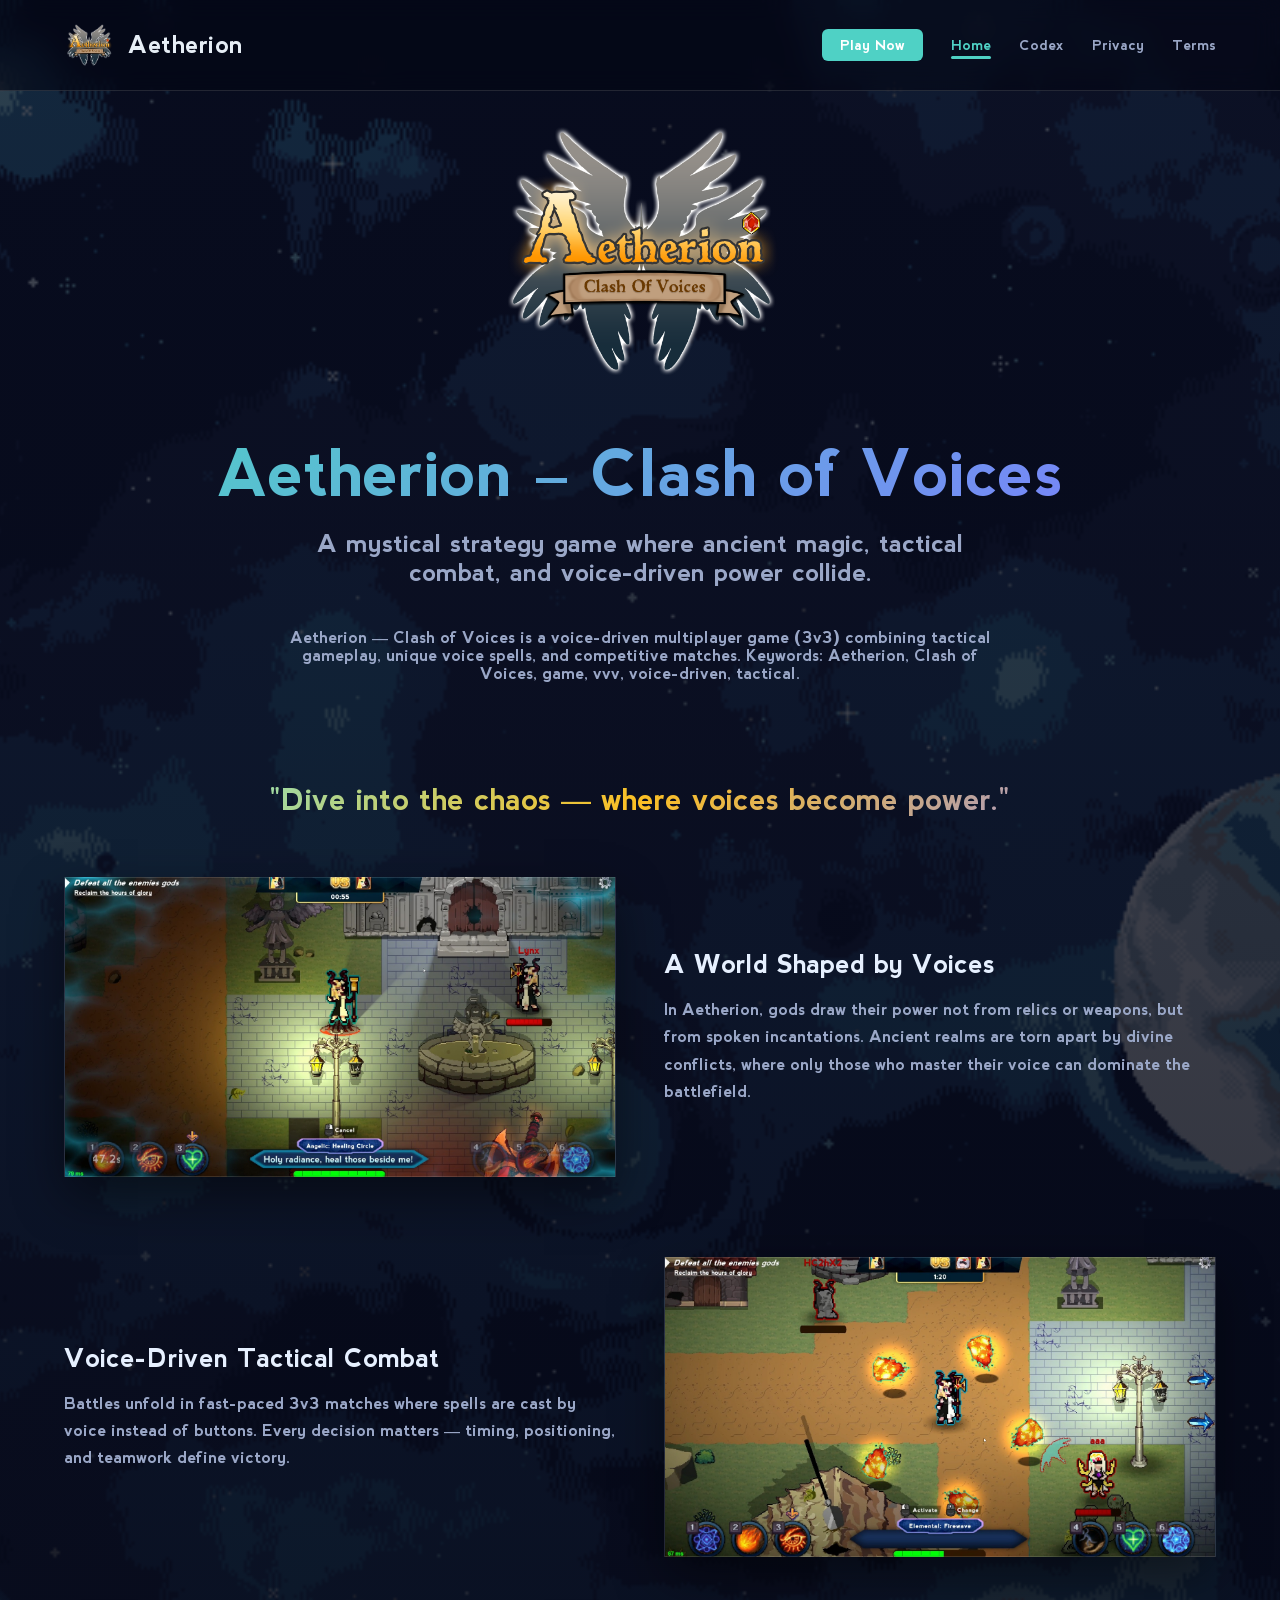
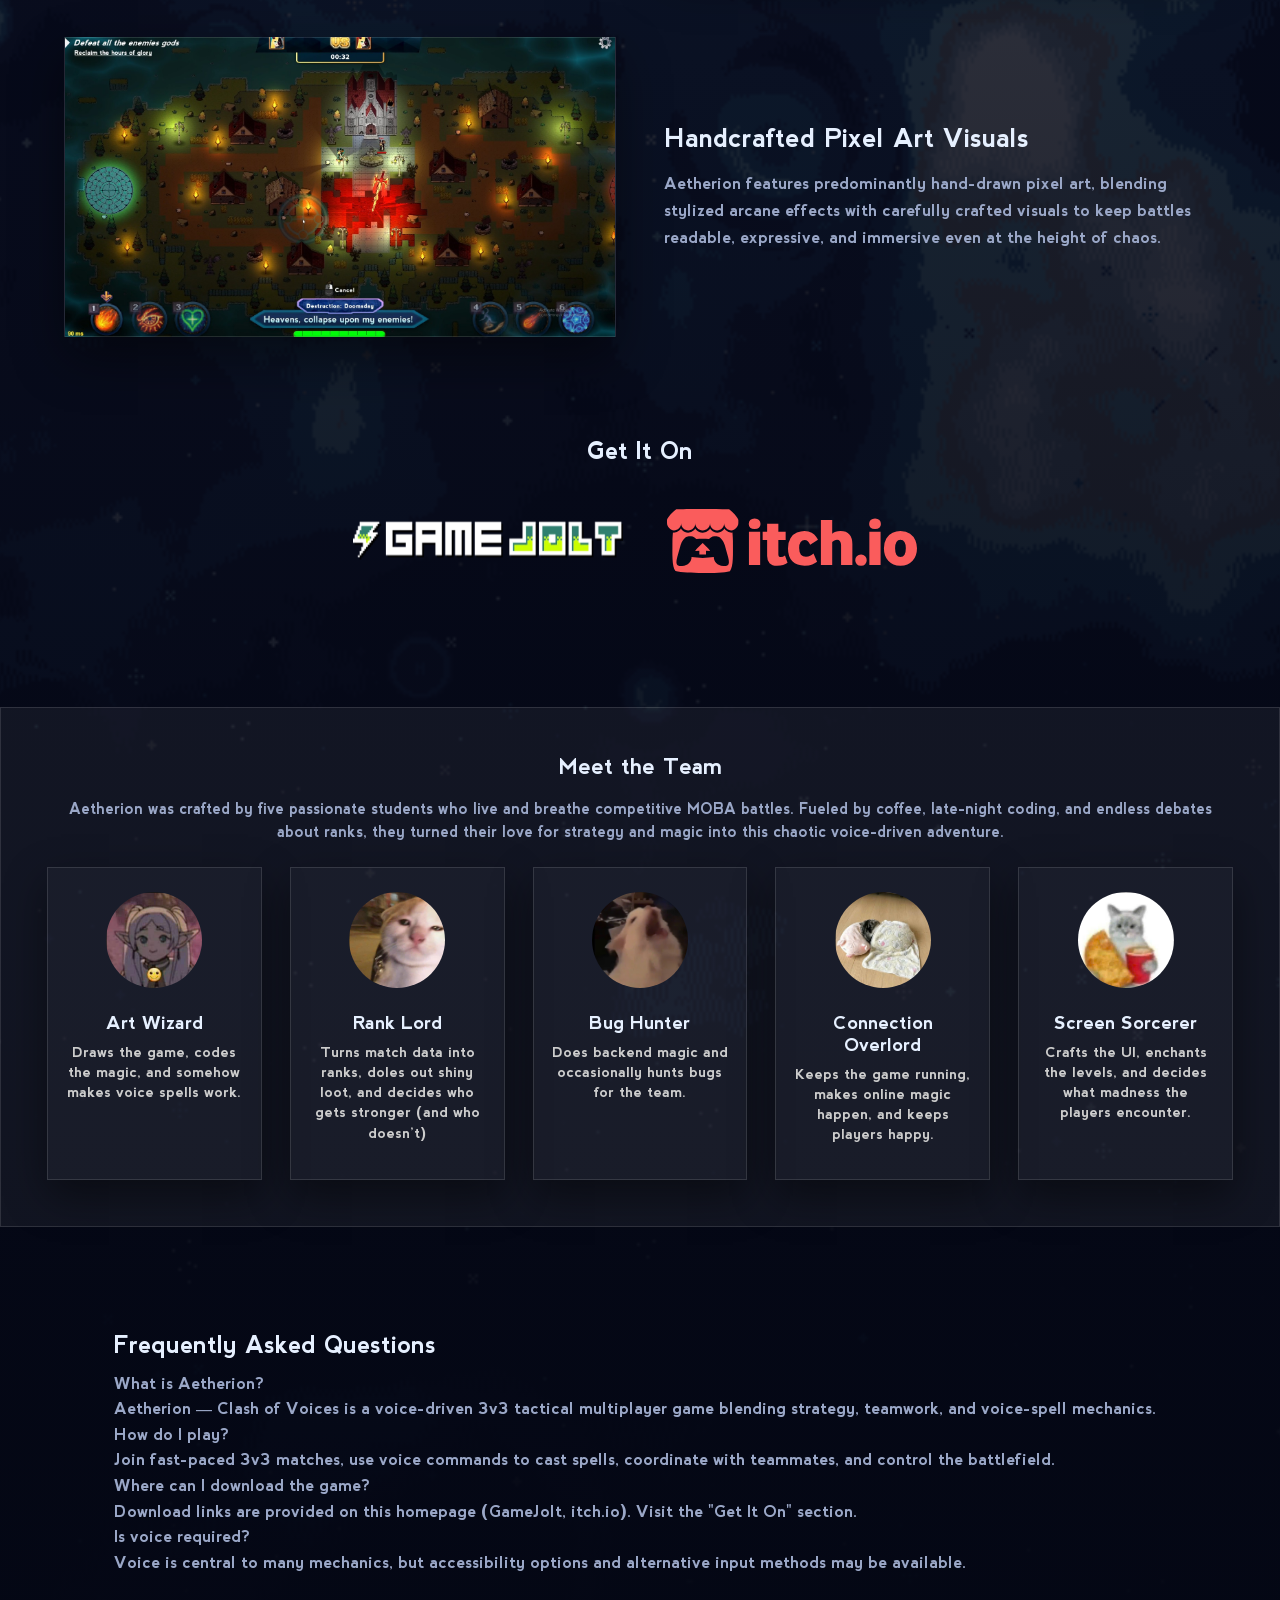
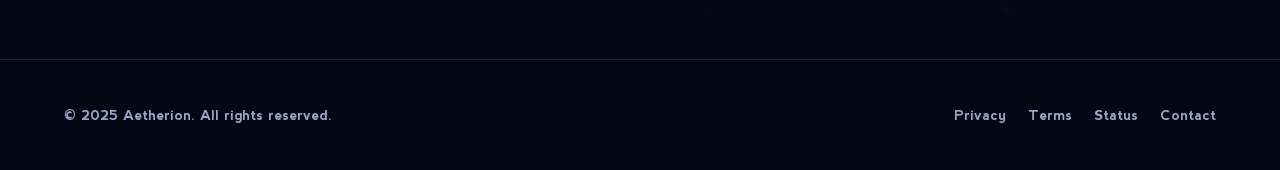
==== commit 87705d81: "upd" ====
--- a/index.html
+++ b/index.html
@@ -9,7 +9,7 @@
   <meta name="description"
     content="Aetherion - Clash of Voices – a voice-driven 3v3 tactical multiplayer game blending magic, tactics, and competitive matches.">
 
-  <meta name="keywords" content="aetherion, clash of voices, game, vvv, voice-driven, 3v3, tactical, multiplayer, MOBA">
+  <meta name="keywords" content="aetherion, aetherion game, clash of voices, clash-of-voices, voice game, voice-driven, 3v3, 3v3 game, tactical, multiplayer, MOBA, pixel art, indie game, vvv, voice spells, voice-controlled, strategy game, competitive">
   <link rel="canonical" href="https://aetherion-status.dash.id.vn/">
   <meta property="og:site_name" content="Aetherion">
   <meta property="og:title" content="Aetherion — Clash of Voices">
@@ -65,6 +65,47 @@
   <script type="application/ld+json">
   {
     "@context": "https://schema.org",
+    "@type": "FAQPage",
+    "mainEntity": [
+      {
+        "@type": "Question",
+        "name": "What is Aetherion?",
+        "acceptedAnswer": {
+          "@type": "Answer",
+          "text": "Aetherion — Clash of Voices is a voice-driven 3v3 tactical multiplayer game combining strategy, spellcasting, and competitive matches."
+        }
+      },
+      {
+        "@type": "Question",
+        "name": "How do I play?",
+        "acceptedAnswer": {
+          "@type": "Answer",
+          "text": "Play 3v3 matches online. Spells are cast using voice commands; teamwork and positioning are crucial for victory."
+        }
+      },
+      {
+        "@type": "Question",
+        "name": "Where can I download the game?",
+        "acceptedAnswer": {
+          "@type": "Answer",
+          "text": "Available on itch.io and GameJolt — links are on the homepage under 'Get It On'."
+        }
+      },
+      {
+        "@type": "Question",
+        "name": "Is voice required to play?",
+        "acceptedAnswer": {
+          "@type": "Answer",
+          "text": "Voice is a core mechanic for many spells, but accessibility settings and alternatives can be provided by the team."
+        }
+      }
+    ]
+  }
+  </script>
+
+  <script type="application/ld+json">
+  {
+    "@context": "https://schema.org",
     "@type": "Organization",
     "name": "Aetherion",
     "url": "https://aetherion-status.dash.id.vn/",
@@ -532,6 +573,23 @@
     </div>
   </section>
 
+  <section class="faq-section" style="max-width:1100px;margin:60px auto;padding:24px;">
+    <h3 style="font-size:24px;margin-bottom:12px;">Frequently Asked Questions</h3>
+    <div style="color:var(--text-muted);line-height:1.6;">
+      <strong>What is Aetherion?</strong>
+      <p>Aetherion — Clash of Voices is a voice-driven 3v3 tactical multiplayer game blending strategy, teamwork, and voice-spell mechanics.</p>
+
+      <strong>How do I play?</strong>
+      <p>Join fast-paced 3v3 matches, use voice commands to cast spells, coordinate with teammates, and control the battlefield.</p>
+
+      <strong>Where can I download the game?</strong>
+      <p>Download links are provided on this homepage (GameJolt, itch.io). Visit the "Get It On" section.</p>
+
+      <strong>Is voice required?</strong>
+      <p>Voice is central to many mechanics, but accessibility options and alternative input methods may be available.</p>
+    </div>
+  </section>
+
   <footer>
     <div class="container">
       <div class="footer-content">
